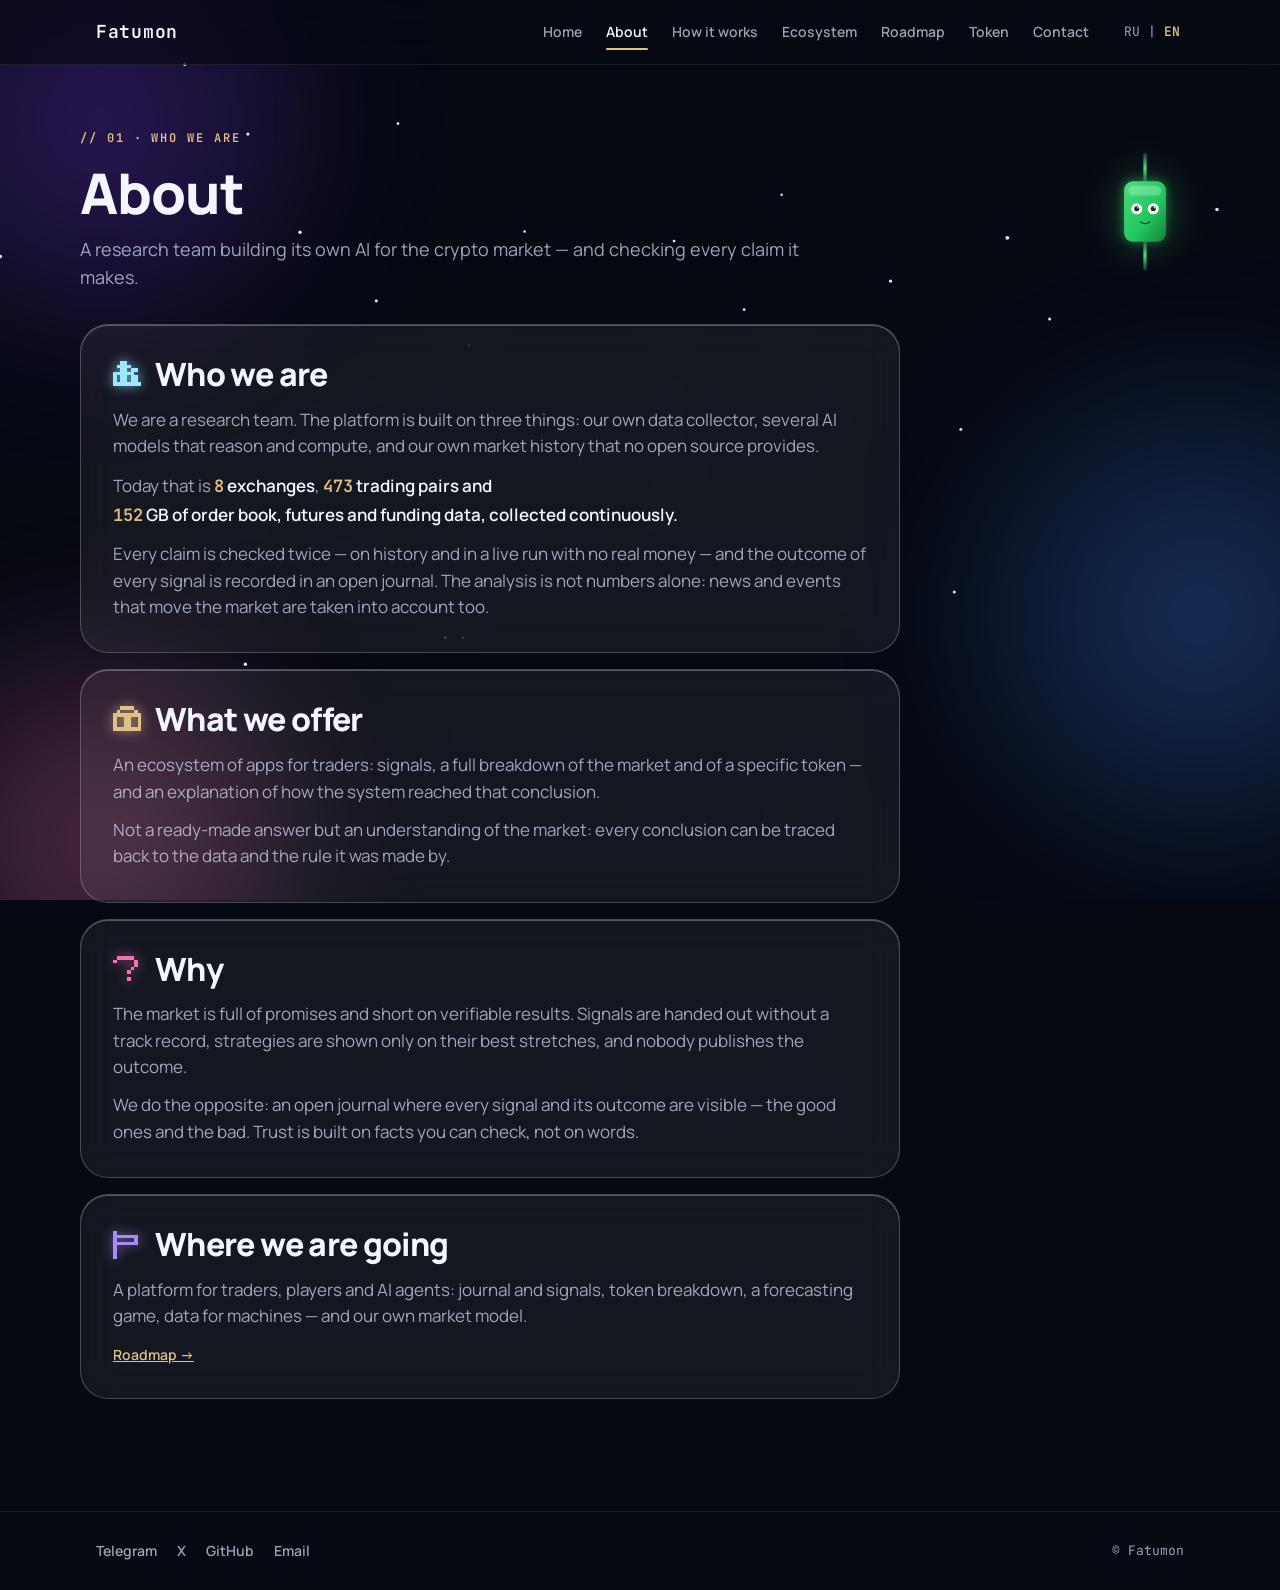
==== about/index.html @ 5e758370 "feat: initial static site (7 pages, RU/EN, live counters) Home, About, How it works, Ecosystem, Road" ====
<!doctype html>
<html lang="ru" class="i18n-loading">
<head>
<meta charset="utf-8">
<meta name="viewport" content="width=device-width,initial-scale=1">
<title data-i18n="about.title">О нас — Fatumon</title>
<meta name="description" content="Кто мы, на чём построена платформа, что мы предлагаем и куда идём." data-i18n-attr="content:about.meta">
<meta property="og:title" content="О нас — Fatumon" data-i18n-attr="content:about.title">
<meta property="og:description" content="Кто мы, на чём построена платформа, что мы предлагаем и куда идём." data-i18n-attr="content:about.meta">
<meta property="og:type" content="website">
<meta name="theme-color" content="#060912">
<link rel="icon" href="../assets/favicon.svg" type="image/svg+xml">
<link rel="preconnect" href="https://fonts.googleapis.com">
<link rel="preconnect" href="https://fonts.gstatic.com" crossorigin>
<link href="https://fonts.googleapis.com/css2?family=Manrope:wght@400;600;800&family=JetBrains+Mono:wght@400;600&family=Press+Start+2P&family=VT323&display=swap" rel="stylesheet">
<link rel="stylesheet" href="../assets/style.css">
<script src="../assets/app.js" defer></script>
<noscript><style>html.i18n-loading body{visibility:visible}</style></noscript>
</head>
<body data-page="about">

<div class="bg" aria-hidden="true">
  <div class="blob blob-violet"></div>
  <div class="blob blob-blue"></div>
  <div class="blob blob-pink"></div>
  <canvas id="stars"></canvas>
</div>

<header class="site-head">
  <div class="wrap head-inner">
    <a class="logo" href="../">Fatumon</a>
    <nav class="nav" id="nav" aria-label="Основная навигация" data-i18n-attr="aria-label:common.nav.label">
      <a href="../" data-nav="home" data-i18n="common.nav.home">Главная</a>
      <a href="../about/" data-nav="about" data-i18n="common.nav.about">О нас</a>
      <a href="../how/" data-nav="how" data-i18n="common.nav.how">Как это работает</a>
      <a href="../ecosystem/" data-nav="ecosystem" data-i18n="common.nav.ecosystem">Экосистема</a>
      <a href="../roadmap/" data-nav="roadmap" data-i18n="common.nav.roadmap">Дорожная карта</a>
      <a href="../token/" data-nav="token" data-i18n="common.nav.token">Токен</a>
      <a href="../contact/" data-nav="contact" data-i18n="common.nav.contact">Контакты</a>
    </nav>
    <div class="head-tools">
      <div class="lang" role="group" aria-label="Язык" data-i18n-attr="aria-label:common.lang.label">
        <button type="button" data-lang="ru" aria-pressed="true">RU</button>
        <span aria-hidden="true">|</span>
        <button type="button" data-lang="en" aria-pressed="false">EN</button>
      </div>
      <button type="button" class="burger" aria-expanded="false" aria-controls="nav" aria-label="Меню" data-i18n-attr="aria-label:common.burger">
        <svg class="ic-open" viewBox="0 0 20 20" fill="none" stroke="currentColor" stroke-width="2" stroke-linecap="round"><path d="M3 5h14M3 10h14M3 15h14"/></svg>
        <svg class="ic-close" viewBox="0 0 20 20" fill="none" stroke="currentColor" stroke-width="2" stroke-linecap="round"><path d="M5 5l10 10M15 5L5 15"/></svg>
      </button>
    </div>
  </div>
</header>

<main>
  <section class="wrap page-head page-head-mascot">
    <div>
      <span class="tag" data-i18n="about.tag">// 01 · КТО МЫ</span>
      <h1 data-i18n="about.h1">О нас</h1>
    <p class="lead" data-i18n="about.lead">Исследовательская команда, которая строит собственный ИИ для рынка криптовалют — и проверяет каждое утверждение.</p>
    </div>
    <div class="mascot mascot-sm">
      <svg id="mascot" viewBox="0 0 200 240" role="img" aria-label="Маскот Fatumon — зелёная свеча с глазами" data-i18n-attr="aria-label:home.mascot.alt">
        <defs>
          <linearGradient id="mg" x1="0" y1="0" x2="1" y2="1">
            <stop offset="0" stop-color="#4ADE80"/>
            <stop offset=".6" stop-color="#22C55E"/>
            <stop offset="1" stop-color="#15803D"/>
          </linearGradient>
          <linearGradient id="mw" x1="0" y1="0" x2="0" y2="1">
            <stop offset="0" stop-color="#4ADE80" stop-opacity=".2"/>
            <stop offset=".5" stop-color="#4ADE80"/>
            <stop offset="1" stop-color="#4ADE80" stop-opacity=".2"/>
          </linearGradient>
          <filter id="mglow" x="-50%" y="-50%" width="200%" height="200%">
            <feGaussianBlur stdDeviation="10"/>
          </filter>
        </defs>
        <rect x="62" y="66" width="76" height="110" rx="16" fill="url(#mg)" opacity=".55" filter="url(#mglow)"/>
        <rect x="97" y="14" width="6" height="56" rx="3" fill="url(#mw)"/>
        <rect x="97" y="172" width="6" height="56" rx="3" fill="url(#mw)"/>
        <rect x="62" y="66" width="76" height="110" rx="16" fill="url(#mg)"/>
        <rect x="70" y="74" width="60" height="18" rx="9" fill="#BBF7D0" opacity=".35"/>
        <g class="eye">
          <circle cx="85" cy="116" r="10" fill="#fff"/>
          <g class="pupil">
            <circle cx="85" cy="116" r="4.6" fill="#052e16"/>
            <circle cx="86.8" cy="114" r="1.4" fill="#fff"/>
          </g>
        </g>
        <g class="eye">
          <circle cx="115" cy="116" r="10" fill="#fff"/>
          <g class="pupil">
            <circle cx="115" cy="116" r="4.6" fill="#052e16"/>
            <circle cx="116.8" cy="114" r="1.4" fill="#fff"/>
          </g>
        </g>
        <path d="M92 140 q8 6 16 0" fill="none" stroke="#052e16" stroke-width="2.2" stroke-linecap="round" opacity=".8"/>
      </svg>
    </div>
  </section>
  <section class="wrap section" style="padding-top:8px">
    <div class="stack narrow">
      <div class="card card-lg block">
        <div class="block-head"><svg class="px-icon" style="--px:#9BE8FF" viewBox="0 0 8 8" aria-hidden="true" shape-rendering="crispEdges"><path d="M2 0h1v1h-1zM3 0h1v1h-1zM1 1h1v1h-1zM2 1h1v1h-1zM3 1h1v1h-1zM4 1h1v1h-1zM2 2h1v1h-1zM3 2h1v1h-1zM5 2h1v1h-1zM6 2h1v1h-1zM0 3h1v1h-1zM1 3h1v1h-1zM2 3h1v1h-1zM3 3h1v1h-1zM4 3h1v1h-1zM5 3h1v1h-1zM0 4h1v1h-1zM2 4h1v1h-1zM3 4h1v1h-1zM5 4h1v1h-1zM6 4h1v1h-1zM0 5h1v1h-1zM2 5h1v1h-1zM3 5h1v1h-1zM5 5h1v1h-1zM6 5h1v1h-1zM0 6h1v1h-1zM1 6h1v1h-1zM2 6h1v1h-1zM3 6h1v1h-1zM4 6h1v1h-1zM5 6h1v1h-1zM6 6h1v1h-1zM7 6h1v1h-1z" fill="currentColor"/></svg><h2 data-i18n="about.who.title">Кто мы</h2></div>
        <p data-i18n="about.who.p1">Мы исследовательская команда. Платформа построена на трёх вещах: собственный сборщик данных, несколько ИИ-моделей, которые рассуждают и считают, и собственная база истории рынка, которой нет в открытом доступе.</p>
        <p class="facts">
          <span data-i18n="about.who.p2.a">Сейчас это</span>
          <strong class="fact"><span data-stat="exchanges" data-fallback="8">8</span> <span data-i18n="about.who.p2.ex">бирж</span></strong>,
          <strong class="fact"><span data-stat="coins" data-fallback="476">476</span> <span data-i18n="about.who.p2.pairs">торговых пар и</span></strong>
          <strong class="fact"><span data-stat="data_gb" data-fallback="152">152</span> <span data-i18n="about.who.p2.gb">GB стакана, фьючерсов и фандинга, собранных непрерывно.</span></strong>
        </p>
        <p data-i18n="about.who.p3">Каждое утверждение проверяется дважды — на истории и в живом прогоне без денег, — а итог каждого сигнала записывается в открытый журнал. В анализ входят не только цифры: новости и события, которые двигают рынок, тоже учитываются.</p>
      </div>
      <div class="card card-lg block">
        <div class="block-head"><svg class="px-icon" style="--px:#e0bf88" viewBox="0 0 8 8" aria-hidden="true" shape-rendering="crispEdges"><path d="M2 0h1v1h-1zM3 0h1v1h-1zM4 0h1v1h-1zM5 0h1v1h-1zM1 1h1v1h-1zM6 1h1v1h-1zM0 2h1v1h-1zM1 2h1v1h-1zM2 2h1v1h-1zM3 2h1v1h-1zM4 2h1v1h-1zM5 2h1v1h-1zM6 2h1v1h-1zM7 2h1v1h-1zM0 3h1v1h-1zM3 3h1v1h-1zM4 3h1v1h-1zM7 3h1v1h-1zM0 4h1v1h-1zM3 4h1v1h-1zM4 4h1v1h-1zM7 4h1v1h-1zM0 5h1v1h-1zM3 5h1v1h-1zM4 5h1v1h-1zM7 5h1v1h-1zM0 6h1v1h-1zM1 6h1v1h-1zM2 6h1v1h-1zM3 6h1v1h-1zM4 6h1v1h-1zM5 6h1v1h-1zM6 6h1v1h-1zM7 6h1v1h-1z" fill="currentColor"/></svg><h2 data-i18n="about.offer.title">Что мы предлагаем</h2></div>
        <p data-i18n="about.offer.p1">Экосистему приложений для трейдера: сигналы, полный разбор рынка и конкретного токена — и объяснение, как система пришла к этому выводу.</p>
        <p data-i18n="about.offer.p2">Не готовый ответ, а понимание рынка: каждый вывод можно проследить до данных и правила, по которому он сделан.</p>
      </div>
      <div class="card card-lg block">
        <div class="block-head"><svg class="px-icon" style="--px:#F472B6" viewBox="0 0 8 8" aria-hidden="true" shape-rendering="crispEdges"><path d="M1 0h1v1h-1zM2 0h1v1h-1zM3 0h1v1h-1zM4 0h1v1h-1zM5 0h1v1h-1zM0 1h1v1h-1zM6 1h1v1h-1zM6 2h1v1h-1zM5 3h1v1h-1zM4 4h1v1h-1zM4 6h1v1h-1z" fill="currentColor"/></svg><h2 data-i18n="about.why.title">Зачем</h2></div>
        <p data-i18n="about.why.p1">На рынке много обещаний и мало проверяемых результатов. Сигналы раздают без истории, стратегии показывают только на удачных отрезках, а итог никто не публикует.</p>
        <p data-i18n="about.why.p2">Мы делаем наоборот: открытый журнал, где виден каждый сигнал и его итог — удачный и нет. Доверие строится на фактах, которые можно проверить, а не на словах.</p>
      </div>
      <div class="card card-lg block">
        <div class="block-head"><svg class="px-icon" style="--px:#A78BFA" viewBox="0 0 8 8" aria-hidden="true" shape-rendering="crispEdges"><path d="M0 0h1v1h-1zM0 1h1v1h-1zM1 1h1v1h-1zM2 1h1v1h-1zM3 1h1v1h-1zM4 1h1v1h-1zM5 1h1v1h-1zM6 1h1v1h-1zM0 2h1v1h-1zM6 2h1v1h-1zM0 3h1v1h-1zM1 3h1v1h-1zM2 3h1v1h-1zM3 3h1v1h-1zM4 3h1v1h-1zM5 3h1v1h-1zM6 3h1v1h-1zM0 4h1v1h-1zM0 5h1v1h-1zM0 6h1v1h-1zM0 7h1v1h-1z" fill="currentColor"/></svg><h2 data-i18n="about.where.title">Куда идём</h2></div>
        <p data-i18n="about.where.text">Платформа для трейдеров, игроков и ИИ-агентов: журнал и сигналы, разбор токена, игра на прогнозах, данные для машин — и собственная модель рынка.</p>
        <a class="card-more" href="../roadmap/" data-i18n="about.where.link">Дорожная карта →</a>
      </div>
    </div>
  </section>
</main>

<footer class="site-foot">
  <div class="wrap foot-inner">
    <div class="foot-links">
      <a href="https://t.me/fatumon" target="_blank" rel="noopener" data-i18n="common.footer.telegram">Telegram</a>
      <a href="https://x.com/fatumon_token" target="_blank" rel="noopener" data-i18n="common.footer.x">X</a>
      <a href="https://github.com/fatumon-token" target="_blank" rel="noopener" data-i18n="common.footer.github">GitHub</a>
      <a href="mailto:fatumon.token@gmail.com" data-i18n="common.footer.mail">Почта</a>
    </div>
    <div class="copy" data-i18n="common.footer.copy">© Fatumon</div>
  </div>
</footer>

</body>
</html>
---- assets/style.css ----
/* Fatumon — витрина. Тёмный космос + золото. */
:root {
  --bg: #060912;
  --bg-deep: #04050C;
  --text: #F4F6FF;
  --muted: rgba(214, 222, 244, .72);
  --gold: #e0bf88;
  --gold-2: #cd8b31;
  --gold-3: #d4ad80;
  --gold-line: #d4ad8040;
  --glass: rgba(255, 255, 255, .06);
  --line: rgba(255, 255, 255, .22);
  --inset: rgba(255, 255, 255, .28);
  --ok: #4ADE80;
  --font: 'Manrope', system-ui, -apple-system, 'Segoe UI', sans-serif;
  --mono: 'JetBrains Mono', ui-monospace, 'Cascadia Mono', Consolas, monospace;
  --head-h: 64px;
}

*, *::before, *::after { box-sizing: border-box; }

html {
  background: var(--bg);
  scroll-behavior: smooth;
  -webkit-text-size-adjust: 100%;
  overflow-x: clip;
}
html.i18n-loading body { visibility: hidden; }

body {
  margin: 0;
  background: var(--bg);
  color: var(--text);
  font-family: var(--font);
  font-weight: 400;
  line-height: 1.55;
  min-height: 100vh;
  overflow-x: clip;
}

a { color: var(--gold); }
a:hover { color: var(--text); }
h1, h2, h3 { margin: 0; font-weight: 800; letter-spacing: -.02em; line-height: 1.12; }
h1 { font-size: clamp(32px, 5vw, 56px); }
h2 { font-size: clamp(26px, 3.4vw, 36px); }
h3 { font-size: 20px; letter-spacing: -.01em; }
p { margin: 0; }
p + p { margin-top: 12px; }
.muted { color: var(--muted); }

.wrap { max-width: 1120px; margin: 0 auto; padding: 0 16px; }

/* ---------- фон: блобы + звёзды ---------- */
.bg {
  position: fixed; inset: 0; z-index: 0;
  overflow: hidden; pointer-events: none;
  background: var(--bg);
}
.blob {
  position: absolute; border-radius: 50%;
  filter: blur(60px); opacity: .35;
  will-change: transform;
}
.blob-violet {
  width: 560px; height: 560px; left: -180px; top: -160px;
  background: radial-gradient(circle, #7C3AED 0%, transparent 70%);
  animation: drift-a 17s ease-in-out infinite alternate;
}
.blob-blue {
  width: 600px; height: 600px; right: -220px; top: 35%;
  background: radial-gradient(circle, #3B82F6 0%, transparent 70%);
  animation: drift-b 19s ease-in-out infinite alternate;
}
.blob-pink {
  width: 520px; height: 520px; left: -160px; bottom: -200px;
  background: radial-gradient(circle, #F472B6 0%, transparent 70%);
  animation: drift-c 16s ease-in-out infinite alternate;
}
@keyframes drift-a { from { transform: translate(0, 0) scale(1); } to { transform: translate(90px, 70px) scale(1.12); } }
@keyframes drift-b { from { transform: translate(0, 0) scale(1.05); } to { transform: translate(-80px, -90px) scale(.95); } }
@keyframes drift-c { from { transform: translate(0, 0) scale(1); } to { transform: translate(100px, -60px) scale(1.1); } }
#stars { position: absolute; inset: 0; width: 100%; height: 100%; display: block; }

.site-head, main, .site-foot { position: relative; z-index: 1; }

/* ---------- шапка ---------- */
.site-head {
  position: sticky; top: 0; z-index: 50;
  background: rgba(6, 9, 18, .62);
  backdrop-filter: blur(18px); -webkit-backdrop-filter: blur(18px);
  border-bottom: 1px solid rgba(255, 255, 255, .08);
}
.head-inner { display: flex; align-items: center; gap: 20px; height: var(--head-h); }
.logo {
  font-family: var(--mono); font-weight: 600; font-size: 18px; letter-spacing: .04em;
  color: var(--text); text-decoration: none; white-space: nowrap;
}
.logo:hover { color: var(--gold); }
.nav { display: flex; gap: 2px; margin-left: auto; }
.nav a {
  position: relative; display: block; padding: 8px 11px;
  color: var(--muted); text-decoration: none; font-size: 14px; font-weight: 600;
  border-radius: 999px; white-space: nowrap; transition: color .2s;
}
.nav a:hover { color: var(--text); }
.nav a[aria-current="page"] { color: var(--text); }
.nav a[aria-current="page"]::after {
  content: ""; position: absolute; left: 11px; right: 11px; bottom: 1px;
  height: 2px; border-radius: 2px; background: var(--gold);
}
.head-tools { display: flex; align-items: center; gap: 12px; }
.lang { display: flex; align-items: center; gap: 4px; font-family: var(--mono); font-size: 13px; color: var(--muted); }
.lang button {
  background: none; border: 0; color: var(--muted); font: inherit; cursor: pointer;
  padding: 6px 4px; border-radius: 6px; transition: color .2s;
}
.lang button:hover { color: var(--text); }
.lang button[aria-pressed="true"] { color: var(--gold); font-weight: 600; }
.burger {
  display: none; align-items: center; justify-content: center;
  width: 40px; height: 40px; border-radius: 12px; cursor: pointer;
  background: var(--glass); border: 1px solid var(--line); color: var(--text);
  box-shadow: inset 0 1px 0 var(--inset);
}
.burger svg { width: 20px; height: 20px; }
.burger .ic-close { display: none; }
.burger[aria-expanded="true"] .ic-open { display: none; }
.burger[aria-expanded="true"] .ic-close { display: block; }

@media (max-width: 820px) {
  .nav {
    display: none; position: fixed; top: calc(var(--head-h) + 8px); left: 12px; right: 12px;
    flex-direction: column; gap: 2px; padding: 10px; margin: 0;
    background: rgba(10, 14, 28, .78); border: 1px solid var(--line); border-radius: 24px;
    box-shadow: inset 0 1px 0 var(--inset), 0 20px 60px rgba(0, 0, 0, .5);
    backdrop-filter: blur(18px); -webkit-backdrop-filter: blur(18px);
  }
  .nav.open { display: flex; }
  .nav a { padding: 12px 14px; font-size: 16px; }
  .nav a[aria-current="page"]::after { left: 14px; right: auto; width: 24px; bottom: 6px; }
  .burger { display: inline-flex; }
  .head-tools { margin-left: auto; }
}

/* ---------- общие элементы ---------- */
.tag {
  font-family: var(--mono); font-size: 12px; font-weight: 600;
  text-transform: uppercase; letter-spacing: .16em; color: var(--gold);
}
.section { padding: 56px 0; }
.section-head { margin-bottom: 28px; }
.section-head .tag { display: block; margin-bottom: 10px; }
.page-head { padding: 64px 0 24px; }
.page-head .tag { display: block; margin-bottom: 14px; }
.lead { color: var(--muted); font-size: 18px; max-width: 720px; margin-top: 12px; }

.btn {
  display: inline-flex; align-items: center; justify-content: center; gap: 8px;
  padding: 13px 24px; border-radius: 999px; font-weight: 600; font-size: 15px;
  text-decoration: none; border: 1px solid transparent; cursor: pointer;
  transition: transform .2s, box-shadow .2s, background .2s, color .2s;
}
.btn:hover { transform: translateY(-1px); }
.btn-primary {
  background: linear-gradient(135deg, var(--gold) 0%, var(--gold-2) 100%);
  color: #1a1206; box-shadow: 0 8px 30px rgba(224, 191, 136, .22);
}
.btn-primary:hover { color: #000; box-shadow: 0 12px 36px rgba(224, 191, 136, .32); }
.btn-ghost {
  background: var(--glass); border-color: var(--gold-line); color: var(--gold);
  box-shadow: inset 0 1px 0 var(--inset);
  backdrop-filter: blur(18px); -webkit-backdrop-filter: blur(18px);
}
.btn-ghost:hover { border-color: var(--gold); color: var(--text); }

.card {
  background: var(--glass); border: 1px solid var(--line);
  box-shadow: inset 0 1px 0 var(--inset);
  backdrop-filter: blur(18px); -webkit-backdrop-filter: blur(18px);
  border-radius: 24px; padding: 24px;
}
.card-lg { border-radius: 28px; padding: 32px; }
.card-sm { border-radius: 16px; padding: 18px; }
a.card { display: block; color: inherit; text-decoration: none; transition: transform .2s, border-color .2s; }
a.card:hover { transform: translateY(-2px); border-color: var(--gold); color: inherit; }
.card .tag { display: block; margin-bottom: 10px; }
.card h3 { margin-bottom: 8px; }
.card p { color: var(--muted); }
.card-more { display: inline-block; margin-top: 14px; color: var(--gold); font-weight: 600; font-size: 14px; }

.grid-3 { display: grid; grid-template-columns: repeat(3, 1fr); gap: 16px; }
.grid-2 { display: grid; grid-template-columns: repeat(2, 1fr); gap: 16px; }
.stack { display: grid; gap: 16px; }
.narrow { max-width: 820px; }

.pills { display: flex; flex-wrap: wrap; gap: 10px; justify-content: center; }
.pill {
  padding: 9px 20px; border-radius: 999px;
  background: var(--glass); border: 1px solid var(--line); box-shadow: inset 0 1px 0 var(--inset);
  font-family: var(--mono); font-size: 13px; font-weight: 600; color: var(--text);
}

.status {
  display: inline-flex; align-items: center; gap: 8px;
  font-family: var(--mono); font-size: 11px; font-weight: 600;
  text-transform: uppercase; letter-spacing: .12em; color: var(--muted);
  margin-bottom: 14px;
}
.status::before {
  content: ""; width: 8px; height: 8px; border-radius: 50%;
  background: var(--gold-3); opacity: .7;
}
.status.ok { color: var(--ok); }
.status.ok::before { background: var(--ok); opacity: 1; box-shadow: 0 0 10px var(--ok); }

.note {
  font-size: 14px; color: var(--muted);
  border-left: 2px solid var(--gold-line); padding-left: 14px;
}
.list { list-style: none; padding: 0; margin: 0; display: grid; gap: 8px; }
.list li { position: relative; padding-left: 18px; color: var(--muted); }
.list li::before { content: ""; position: absolute; left: 0; top: .62em; width: 7px; height: 7px; border-radius: 50%; background: var(--gold); }
.list li strong { color: var(--text); font-weight: 600; }

/* ---------- главная: герой ---------- */
.hero {
  display: grid; grid-template-columns: minmax(0, 1.15fr) minmax(0, .85fr);
  gap: 32px; align-items: center; padding: 64px 0 40px;
}
.hero .tag { display: block; margin-bottom: 18px; }
.hero h1 { max-width: 640px; }
.hero-lines { list-style: none; padding: 0; margin: 22px 0 26px; display: grid; gap: 8px; }
.hero-lines li { position: relative; padding-left: 22px; font-size: 17px; font-weight: 600; }
.hero-lines li::before {
  content: ""; position: absolute; left: 0; top: .55em; width: 9px; height: 9px;
  border-radius: 50%; background: linear-gradient(135deg, var(--gold), var(--gold-2));
  box-shadow: 0 0 10px rgba(224, 191, 136, .5);
}
.hero-actions { display: flex; flex-wrap: wrap; gap: 12px; }
.hero-note { font-size: 13px; color: var(--muted); margin-top: 22px; max-width: 540px; }
.hero-note a { color: var(--gold); }
.mascot { display: flex; justify-content: center; align-items: center; }
.mascot svg {
  width: min(280px, 64vw); height: auto;
  filter: drop-shadow(0 0 36px rgba(74, 222, 128, .32));
}
.mascot .eye { transform-box: fill-box; transform-origin: center; transition: transform .09s ease-in; }
.mascot.blink .eye { transform: scaleY(.08); }

/* ---------- главная: пиксельные экранчики ---------- */
.stats { display: grid; grid-template-columns: repeat(5, 1fr); gap: 14px; }
.px-cell {
  --px: var(--gold);
  padding: 10px;
  border-radius: 18px;
  background: linear-gradient(180deg, rgba(255, 255, 255, .10), rgba(255, 255, 255, .04));
  border: 1px solid var(--line);
  box-shadow: inset 0 1px 0 var(--inset), 0 10px 30px rgba(0, 0, 0, .35);
  backdrop-filter: blur(18px); -webkit-backdrop-filter: blur(18px);
}
.px-screen {
  position: relative; overflow: hidden;
  display: flex; flex-direction: column; align-items: center; justify-content: center; gap: 8px;
  min-height: 132px; padding: 14px 10px; text-align: center;
  border-radius: 10px;
  background:
    radial-gradient(rgba(255, 255, 255, .055) 1px, transparent 1.2px) 0 0 / 4px 4px,
    linear-gradient(180deg, #05070F, #03040A);
  border: 1px solid rgba(0, 0, 0, .6);
  box-shadow: inset 0 0 0 1px rgba(255, 255, 255, .04), inset 0 12px 30px rgba(0, 0, 0, .55);
}
.px-screen::after {
  content: ""; position: absolute; inset: 0; pointer-events: none;
  background: linear-gradient(180deg, rgba(255, 255, 255, .05), transparent 45%);
}
.px-label {
  font-family: 'Press Start 2P', var(--mono); font-size: 9px; line-height: 1.4;
  letter-spacing: .04em; color: var(--px);
  text-shadow: 0 0 6px var(--px), 0 0 14px color-mix(in srgb, var(--px) 55%, transparent);
}
.px-num {
  display: inline-flex; align-items: baseline; gap: 6px;
  font-family: 'VT323', var(--mono); font-size: clamp(44px, 5vw, 64px); line-height: .9;
  color: var(--px); font-variant-numeric: tabular-nums;
  text-shadow: 0 0 8px var(--px), 0 0 22px color-mix(in srgb, var(--px) 60%, transparent);
}
.px-num > span:first-child { display: inline-block; min-width: 1.1ch; }
.px-unit { font-size: .45em; letter-spacing: .06em; opacity: .9; }
.px-note {
  font-family: 'VT323', var(--mono); font-size: 15px; line-height: 1.1;
  color: rgba(214, 222, 244, .62); letter-spacing: .02em;
}
.stats-updated { font-family: 'VT323', var(--mono); font-size: 16px; color: var(--muted); text-align: center; margin-top: 14px; min-height: 1.2em; letter-spacing: .04em; }

/* ---------- главная: шаги ---------- */
.steps { display: grid; grid-template-columns: repeat(3, 1fr); gap: 16px; }
.step { position: relative; }
.step .num { font-family: var(--mono); font-size: 12px; color: var(--gold); letter-spacing: .16em; margin-bottom: 12px; display: block; }
.step::after {
  content: "→"; position: absolute; right: -16px; top: 50%; transform: translate(50%, -50%);
  color: var(--gold); font-size: 18px; opacity: .7;
}
.step:last-child::after { display: none; }

/* ---------- дорожная карта ---------- */
.timeline { position: relative; padding-left: 36px; display: grid; gap: 22px; max-width: 820px; }
.timeline::before {
  content: ""; position: absolute; left: 10px; top: 14px; bottom: 14px; width: 2px;
  background: linear-gradient(to bottom, var(--gold), var(--gold-line));
}
.tl-item { position: relative; }
.tl-item::before {
  content: ""; position: absolute; left: -36px; top: 22px; width: 22px; height: 22px;
  border-radius: 50%; background: var(--bg); border: 2px solid var(--gold);
  box-shadow: 0 0 14px rgba(224, 191, 136, .45);
}
.tl-item.done::before { background: linear-gradient(135deg, var(--gold), var(--gold-2)); }
.tl-item.now::before { animation: pulse 2.2s ease-in-out infinite; }
@keyframes pulse { 0%, 100% { box-shadow: 0 0 0 0 rgba(224, 191, 136, .55); } 50% { box-shadow: 0 0 0 10px rgba(224, 191, 136, 0); } }
.tl-item .card h3 { display: flex; align-items: center; gap: 10px; flex-wrap: wrap; }
.tl-now {
  font-family: var(--mono); font-size: 11px; font-weight: 600; letter-spacing: .12em; text-transform: uppercase;
  color: var(--ok); border: 1px solid rgba(74, 222, 128, .4); border-radius: 999px; padding: 3px 10px;
}
.tl-item .list { margin-top: 12px; }
.roadmap-note { font-style: italic; color: var(--muted); margin-top: 28px; }

/* ---------- внутренние страницы: маскот, иконки, блоки ---------- */
.page-head-mascot { display: grid; grid-template-columns: 1fr auto; gap: 24px; align-items: center; }
.mascot-sm svg { width: 110px; filter: drop-shadow(0 0 22px rgba(74, 222, 128, .3)); }
.px-icon {
  width: 28px; height: 28px; flex: 0 0 auto; color: var(--px, var(--gold));
  filter: drop-shadow(0 0 6px color-mix(in srgb, var(--px, var(--gold)) 70%, transparent));
}
.block-head { display: flex; align-items: center; gap: 14px; margin-bottom: 14px; }
.block h2 { font-size: clamp(24px, 3vw, 32px); }
.block p { color: var(--muted); font-size: 17px; }
.block p + p { margin-top: 12px; }
.block .list { margin-bottom: 14px; }
.block .list li { font-size: 17px; }
.block .note { margin-top: 4px; }
.block .why { color: var(--text); font-weight: 600; border-left: 2px solid var(--gold); padding-left: 14px; }
.facts { line-height: 1.7; }
.facts .fact { color: var(--text); font-weight: 600; white-space: nowrap; }
.facts .fact [data-stat] { font-family: var(--mono); color: var(--gold); font-variant-numeric: tabular-nums; }

/* цепочка проверки */
.chain {
  position: relative; list-style: none; margin: 18px 0 0; padding: 0;
  display: grid; grid-template-columns: repeat(3, 1fr); gap: 22px 18px;
}
.chain-step { text-align: left; }
.chain-icon {
  width: 44px; height: 44px; display: flex; align-items: center; justify-content: center;
  border-radius: 10px; margin-bottom: 12px;
  background:
    radial-gradient(rgba(255, 255, 255, .055) 1px, transparent 1.2px) 0 0 / 4px 4px,
    linear-gradient(180deg, #05070F, #03040A);
  border: 1px solid rgba(255, 255, 255, .14);
  box-shadow: inset 0 0 0 1px rgba(255, 255, 255, .04), inset 0 8px 20px rgba(0, 0, 0, .55);
}
.chain-icon .px-icon { width: 22px; height: 22px; }
.chain-step h3 { font-size: 18px; margin-bottom: 6px; display: flex; align-items: center; gap: 8px; }
.chain-step h3::before { content: counter(chain, decimal-leading-zero); counter-increment: chain; font-family: var(--mono); font-size: 12px; color: var(--gold); letter-spacing: .12em; }
.chain { counter-reset: chain; }
.chain-step p { font-size: 15px; }
.chain-step { position: relative; }
.chain-step:not(:nth-child(3n))::before {
  content: ""; position: absolute; left: 54px; right: -12px; top: 21px; height: 0;
  border-top: 2px dashed var(--gold-line);
}
.chain-step:not(:nth-child(3n))::after {
  content: ""; position: absolute; right: -14px; top: 17px; width: 0; height: 0;
  border: 5px solid transparent; border-left: 7px solid var(--gold-3); opacity: .8;
}
.chain::before { content: none; }

/* экосистема, карта, токен */
.eco-head { display: flex; align-items: center; justify-content: space-between; gap: 12px; margin-bottom: 10px; }
.eco-head .status { margin-bottom: 0; }
.tl-item .card h3 .px-icon { width: 22px; height: 22px; }
.pill-networks { display: inline-flex; align-items: center; gap: 10px; margin-top: 22px; }
.pill-networks .px-icon { width: 16px; height: 16px; }

/* ---------- токен ---------- */
.token-hero { min-height: 50vh; display: flex; align-items: center; }
.token-line { font-size: clamp(22px, 3vw, 32px); font-weight: 600; max-width: 720px; line-height: 1.35; }

/* ---------- контакты ---------- */
.contact-card .label { font-family: var(--mono); font-size: 12px; letter-spacing: .16em; text-transform: uppercase; color: var(--gold); margin-bottom: 10px; display: block; }
.contact-card .value { font-size: 18px; font-weight: 600; color: var(--text); word-break: break-word; }

/* ---------- футер ---------- */
.site-foot { border-top: 1px solid rgba(255, 255, 255, .08); padding: 28px 0; margin-top: 56px; }
.foot-inner { display: flex; justify-content: space-between; align-items: center; flex-wrap: wrap; gap: 14px; }
.foot-links { display: flex; flex-wrap: wrap; gap: 6px 20px; }
.foot-links a { color: var(--muted); text-decoration: none; font-size: 14px; font-weight: 600; }
.foot-links a:hover { color: var(--gold); }
.copy { font-family: var(--mono); font-size: 13px; color: var(--muted); }

/* ---------- адаптив ---------- */
@media (max-width: 900px) {
  .stats { grid-template-columns: repeat(3, 1fr); }
  .hero { grid-template-columns: 1fr; text-align: left; }
  .page-head-mascot { grid-template-columns: 1fr; }
  .page-head-mascot .mascot-sm { order: -1; justify-content: flex-start; }
  .mascot-sm svg { width: 72px; }
  .chain { grid-template-columns: 1fr; padding-left: 30px; gap: 20px; }
  .chain::before { content: ""; position: absolute; top: 24px; bottom: 24px; left: 21px; width: 2px; background: linear-gradient(to bottom, var(--gold), var(--gold-line)); }
  .chain-step::before, .chain-step::after { content: none !important; }
  .chain-icon { position: absolute; left: -30px; top: 0; }
  .chain-step { position: relative; padding-left: 36px; min-height: 44px; }
  .mascot { order: -1; }
  .mascot svg { width: min(200px, 50vw); }
}
@media (max-width: 640px) {
  .section { padding: 40px 0; }
  .page-head { padding: 40px 0 16px; }
  .hero { padding: 36px 0 24px; gap: 20px; }
  .hero-lines li { font-size: 16px; }
  .grid-3, .grid-2, .steps { grid-template-columns: 1fr; }
  .stats { grid-template-columns: repeat(2, 1fr); gap: 10px; }
  .stats .px-cell:last-child { grid-column: 1 / -1; }
  .px-cell { padding: 7px; border-radius: 14px; }
  .px-screen { min-height: 118px; padding: 12px 6px; gap: 7px; }
  .px-label { font-size: 8px; }
  .px-num { font-size: 42px; }
  .px-note { font-size: 14px; }
  .step::after { content: "↓"; right: auto; left: 50%; top: auto; bottom: -16px; transform: translate(-50%, 50%); }
  .card-lg { padding: 24px; }
  .btn { width: 100%; }
  .hero-actions { flex-direction: column; }
  .timeline { padding-left: 30px; }
  .tl-item::before { left: -30px; width: 18px; height: 18px; }
  .timeline::before { left: 8px; }
}

@media (prefers-reduced-motion: reduce) {
  html { scroll-behavior: auto; }
  .blob, .tl-item.now::before { animation: none !important; }
  .btn, a.card, .mascot .eye { transition: none !important; }
}
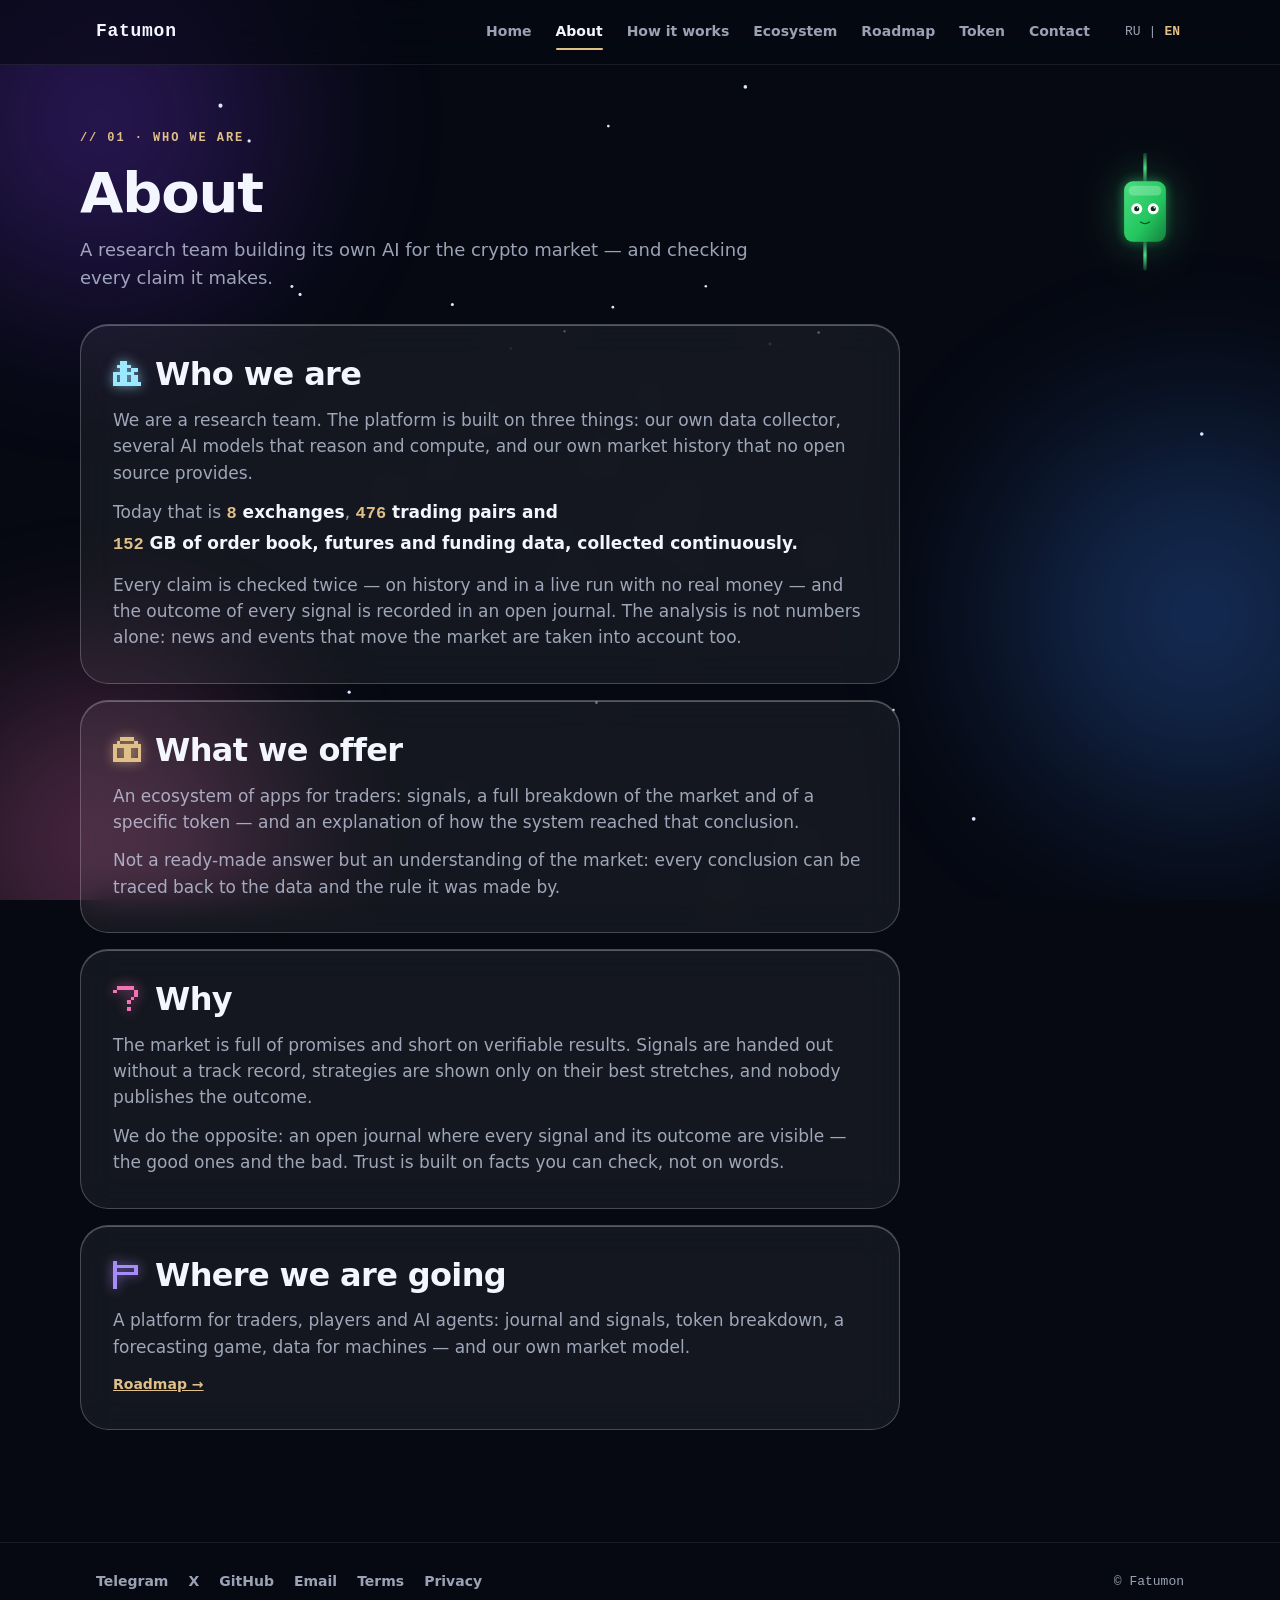
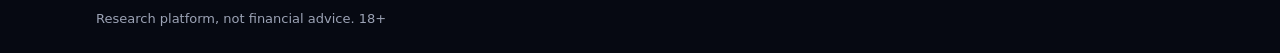
==== commit df0d1351: "feat: footer disclaimer, Terms and Privacy pages, @font-face - footer: research-platform / 18+ discl" ====
--- a/about/index.html
+++ b/about/index.html
@@ -10,9 +10,6 @@
 <meta property="og:type" content="website">
 <meta name="theme-color" content="#060912">
 <link rel="icon" href="../assets/favicon.svg" type="image/svg+xml">
-<link rel="preconnect" href="https://fonts.googleapis.com">
-<link rel="preconnect" href="https://fonts.gstatic.com" crossorigin>
-<link href="https://fonts.googleapis.com/css2?family=Manrope:wght@400;600;800&family=JetBrains+Mono:wght@400;600&family=Press+Start+2P&family=VT323&display=swap" rel="stylesheet">
 <link rel="stylesheet" href="../assets/style.css">
 <script src="../assets/app.js" defer></script>
 <noscript><style>html.i18n-loading body{visibility:visible}</style></noscript>
@@ -138,9 +135,12 @@
       <a href="https://x.com/fatumon_token" target="_blank" rel="noopener" data-i18n="common.footer.x">X</a>
       <a href="https://github.com/fatumon-token" target="_blank" rel="noopener" data-i18n="common.footer.github">GitHub</a>
       <a href="mailto:fatumon.token@gmail.com" data-i18n="common.footer.mail">Почта</a>
+      <a href="../terms/" data-i18n="common.footer.terms">Условия</a>
+      <a href="../privacy/" data-i18n="common.footer.privacy">Конфиденциальность</a>
     </div>
     <div class="copy" data-i18n="common.footer.copy">© Fatumon</div>
   </div>
+  <div class="wrap"><p class="foot-disclaimer" data-i18n="common.footer.disclaimer">Это исследовательская платформа, не финансовый совет. 18+</p></div>
 </footer>
 
 </body>
--- a/assets/style.css
+++ b/assets/style.css
@@ -1,4 +1,62 @@
 /* Fatumon — витрина. Тёмный космос + золото. */
+/* ---------- шрифты (самохостинг, SIL OFL — см. fonts/LICENSES.md) ---------- */
+@font-face {
+  font-family: 'Manrope';
+  font-style: normal;
+  font-weight: 400 800;
+  font-display: swap;
+  src: url('fonts/manrope-cyrillic.woff2') format('woff2');
+  unicode-range: U+0301, U+0400-045F, U+0490-0491, U+04B0-04B1, U+2116;
+}
+@font-face {
+  font-family: 'Manrope';
+  font-style: normal;
+  font-weight: 400 800;
+  font-display: swap;
+  src: url('fonts/manrope-latin.woff2') format('woff2');
+  unicode-range: U+0000-00FF, U+0131, U+0152-0153, U+02BB-02BC, U+02C6, U+02DA, U+02DC, U+0304, U+0308, U+0329, U+2000-206F, U+20AC, U+2122, U+2191, U+2193, U+2212, U+2215, U+FEFF, U+FFFD;
+}
+@font-face {
+  font-family: 'JetBrains Mono';
+  font-style: normal;
+  font-weight: 400 600;
+  font-display: swap;
+  src: url('fonts/jetbrains-mono-cyrillic.woff2') format('woff2');
+  unicode-range: U+0301, U+0400-045F, U+0490-0491, U+04B0-04B1, U+2116;
+}
+@font-face {
+  font-family: 'JetBrains Mono';
+  font-style: normal;
+  font-weight: 400 600;
+  font-display: swap;
+  src: url('fonts/jetbrains-mono-latin.woff2') format('woff2');
+  unicode-range: U+0000-00FF, U+0131, U+0152-0153, U+02BB-02BC, U+02C6, U+02DA, U+02DC, U+0304, U+0308, U+0329, U+2000-206F, U+20AC, U+2122, U+2191, U+2193, U+2212, U+2215, U+FEFF, U+FFFD;
+}
+@font-face {
+  font-family: 'Press Start 2P';
+  font-style: normal;
+  font-weight: 400;
+  font-display: swap;
+  src: url('fonts/press-start-2p-cyrillic.woff2') format('woff2');
+  unicode-range: U+0301, U+0400-045F, U+0490-0491, U+04B0-04B1, U+2116;
+}
+@font-face {
+  font-family: 'Press Start 2P';
+  font-style: normal;
+  font-weight: 400;
+  font-display: swap;
+  src: url('fonts/press-start-2p-latin.woff2') format('woff2');
+  unicode-range: U+0000-00FF, U+0131, U+0152-0153, U+02BB-02BC, U+02C6, U+02DA, U+02DC, U+0304, U+0308, U+0329, U+2000-206F, U+20AC, U+2122, U+2191, U+2193, U+2212, U+2215, U+FEFF, U+FFFD;
+}
+@font-face {
+  font-family: 'VT323';
+  font-style: normal;
+  font-weight: 400;
+  font-display: swap;
+  src: url('fonts/vt323-latin.woff2') format('woff2');
+  unicode-range: U+0000-00FF, U+0131, U+0152-0153, U+02BB-02BC, U+02C6, U+02DA, U+02DC, U+0304, U+0308, U+0329, U+2000-206F, U+20AC, U+2122, U+2191, U+2193, U+2212, U+2215, U+FEFF, U+FFFD;
+}
+
 :root {
   --bg: #060912;
   --bg-deep: #04050C;
@@ -397,6 +455,32 @@
 .foot-links a { color: var(--muted); text-decoration: none; font-size: 14px; font-weight: 600; }
 .foot-links a:hover { color: var(--gold); }
 .copy { font-family: var(--mono); font-size: 13px; color: var(--muted); }
+.foot-disclaimer { margin-top: 16px; font-size: 13px; color: var(--muted); }
+
+/* ---------- юридические страницы ---------- */
+.draft-badge {
+  display: inline-flex; align-items: center; gap: 10px; margin-bottom: 18px;
+  padding: 8px 14px; border-radius: 999px; border: 1px solid rgba(255, 179, 71, .5);
+  background: rgba(255, 179, 71, .08); color: #ffb347;
+  font-family: var(--mono); font-size: 12px; font-weight: 600; letter-spacing: .06em;
+}
+.draft-badge .px-icon { width: 16px; height: 16px; }
+.legal-note { margin-bottom: 4px; color: var(--text); border-left-color: var(--gold); }
+.legal-card h2 { font-size: 22px; margin-bottom: 12px; }
+.legal-card p, .legal-card li, .legal-card td, .legal-card th { font-size: 15px; color: var(--muted); line-height: 1.6; }
+.legal-card p + p, .legal-card p + ul, .legal-card ul + p, .legal-card .tbl-wrap + p, .legal-card p + .tbl-wrap { margin-top: 10px; }
+.legal-card strong { color: var(--text); font-weight: 600; }
+.legal-card strong.todo { color: #ffb347; font-weight: 600; }
+.legal-card code { font-family: var(--mono); font-size: 13px; }
+.legal-card ul { margin: 0; padding-left: 20px; display: grid; gap: 6px; }
+.legal-card a { color: var(--gold); }
+.stack > * { min-width: 0; }
+.legal-card { max-width: 100%; }
+.tbl-wrap { overflow-x: auto; max-width: 100%; -webkit-overflow-scrolling: touch; }
+.legal-card table { border-collapse: collapse; width: 100%; min-width: 520px; }
+.legal-card th, .legal-card td { text-align: left; vertical-align: top; padding: 8px 10px; border-bottom: 1px solid rgba(255, 255, 255, .1); }
+.legal-card th { color: var(--gold); font-family: var(--mono); font-size: 12px; letter-spacing: .08em; text-transform: uppercase; }
+[data-lang-block][hidden] { display: none; }
 
 /* ---------- адаптив ---------- */
 @media (max-width: 900px) {
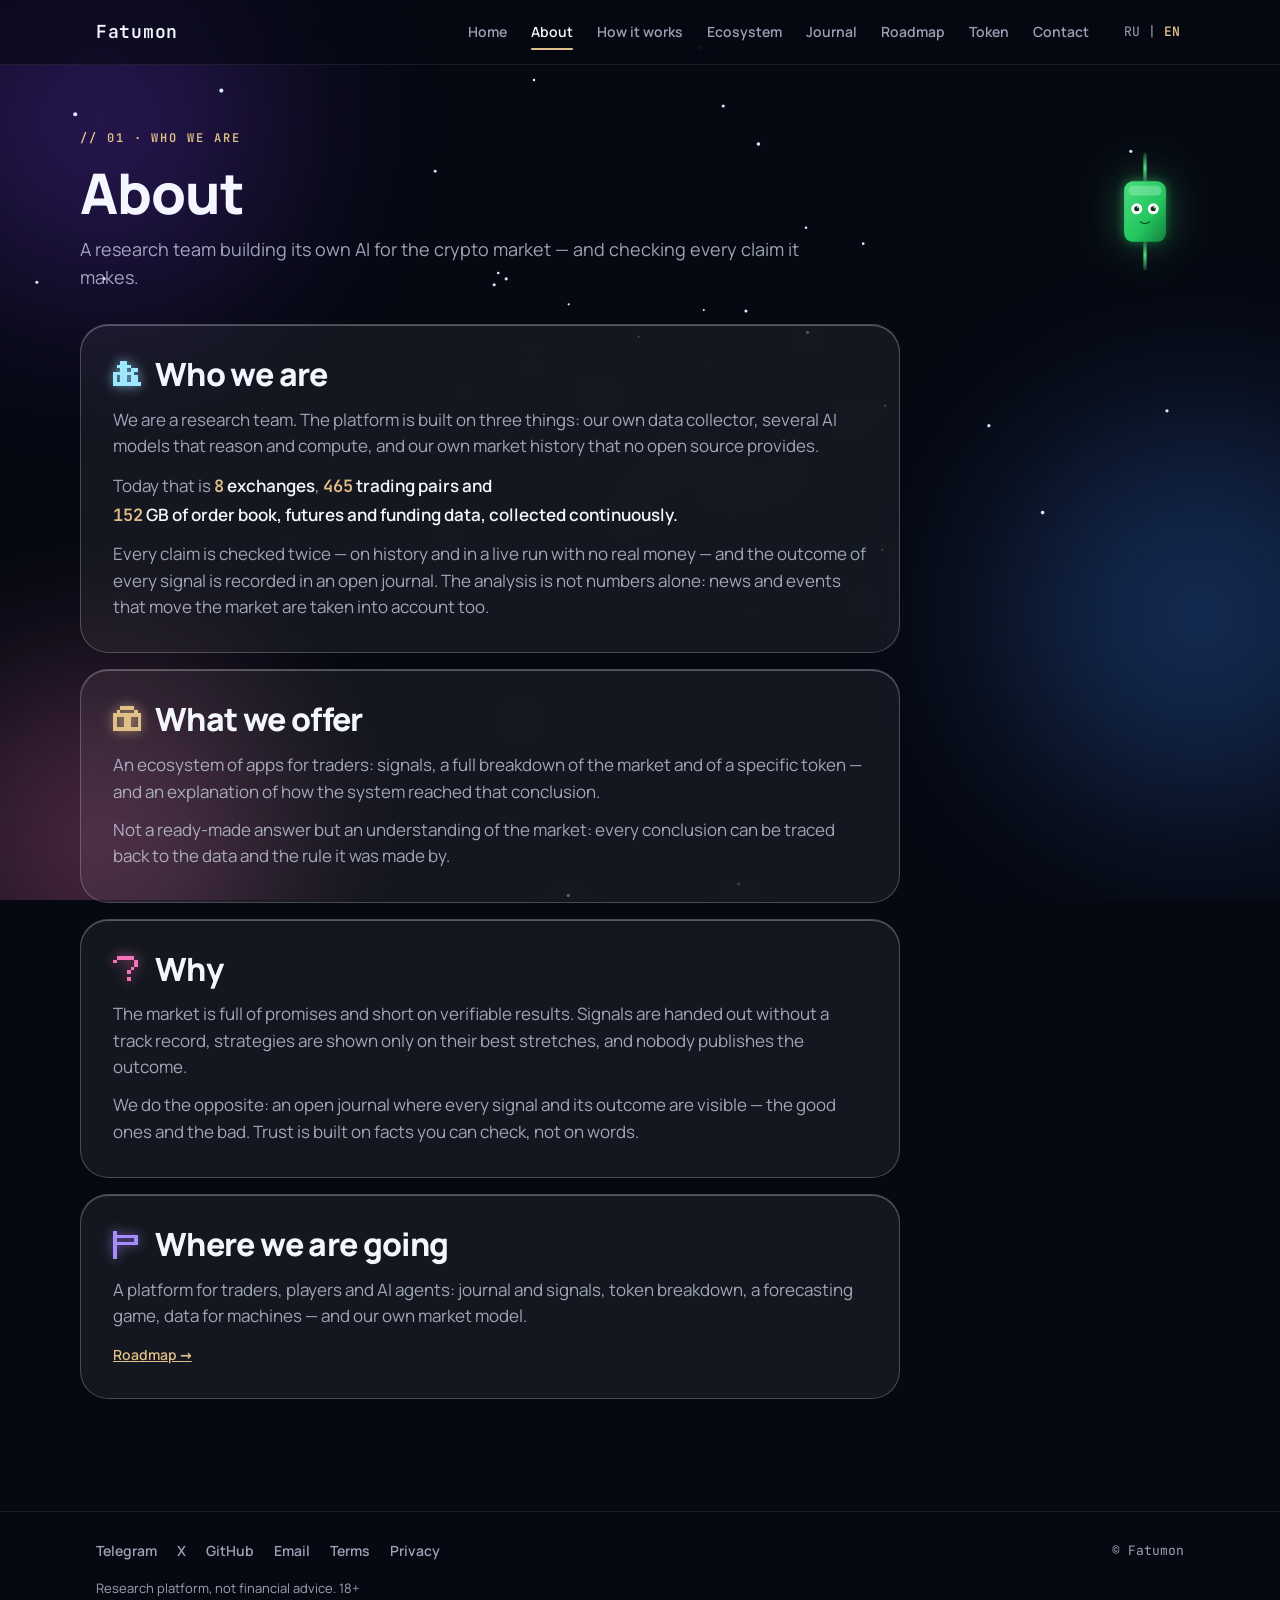
==== commit f5af412b: "feat(journal): signal journal page for strategy S1 Co-Authored-By: Claude Opus 5.5 <noreply@anthropi" ====
--- a/about/index.html
+++ b/about/index.html
@@ -31,6 +31,7 @@
       <a href="../about/" data-nav="about" data-i18n="common.nav.about">О нас</a>
       <a href="../how/" data-nav="how" data-i18n="common.nav.how">Как это работает</a>
       <a href="../ecosystem/" data-nav="ecosystem" data-i18n="common.nav.ecosystem">Экосистема</a>
+      <a href="../journal/" data-nav="journal" data-i18n="common.nav.journal">Журнал</a>
       <a href="../roadmap/" data-nav="roadmap" data-i18n="common.nav.roadmap">Дорожная карта</a>
       <a href="../token/" data-nav="token" data-i18n="common.nav.token">Токен</a>
       <a href="../contact/" data-nav="contact" data-i18n="common.nav.contact">Контакты</a>
--- a/assets/style.css
+++ b/assets/style.css
@@ -185,7 +185,7 @@
 .burger[aria-expanded="true"] .ic-open { display: none; }
 .burger[aria-expanded="true"] .ic-close { display: block; }
 
-@media (max-width: 820px) {
+@media (max-width: 960px) {
   .nav {
     display: none; position: fixed; top: calc(var(--head-h) + 8px); left: 12px; right: 12px;
     flex-direction: column; gap: 2px; padding: 10px; margin: 0;
@@ -439,6 +439,38 @@
 .tl-item .card h3 .px-icon { width: 22px; height: 22px; }
 .pill-networks { display: inline-flex; align-items: center; gap: 10px; margin-top: 22px; }
 .pill-networks .px-icon { width: 16px; height: 16px; }
+
+/* ---------- журнал ---------- */
+.stats.stats-3 { grid-template-columns: repeat(3, 1fr); max-width: 820px; }
+.jnote { font-size: 13px; color: var(--muted); margin-top: 14px; max-width: 820px; }
+.journal-card { max-width: 100%; }
+.jcloses { font-size: 14px; margin-bottom: 14px; }
+.jtable-wrap { overflow-x: auto; -webkit-overflow-scrolling: touch; }
+.jtable { width: 100%; border-collapse: collapse; font-variant-numeric: tabular-nums; }
+.jtable th {
+  text-align: left; padding: 8px 10px; border-bottom: 1px solid rgba(255, 255, 255, .14);
+  font-family: var(--mono); font-size: 11px; font-weight: 600; letter-spacing: .1em; text-transform: uppercase; color: var(--gold);
+  white-space: nowrap;
+}
+.jtable td { padding: 10px; border-bottom: 1px solid rgba(255, 255, 255, .08); font-size: 15px; white-space: nowrap; }
+.jtable td.num { font-family: var(--mono); }
+.jtable td.pos { color: var(--ok); }
+.jtable td.neg { color: #F87171; }
+.jtable td.na { color: var(--muted); }
+.jtable .coin { font-family: var(--mono); font-weight: 600; color: var(--text); }
+.jtable .time { font-family: var(--mono); color: var(--muted); font-size: 14px; }
+.arrow { font-size: 13px; }
+.arrow.up { color: var(--ok); }
+.arrow.down { color: #F87171; }
+.jbadge {
+  display: inline-block; padding: 3px 10px; border-radius: 999px;
+  font-family: var(--mono); font-size: 11px; font-weight: 600; letter-spacing: .08em; text-transform: uppercase;
+  border: 1px solid rgba(255, 255, 255, .22); color: var(--muted); background: rgba(255, 255, 255, .04);
+}
+.jbadge.real { color: var(--ok); border-color: rgba(74, 222, 128, .45); background: rgba(74, 222, 128, .08); }
+.jbadge.false { color: #F87171; border-color: rgba(248, 113, 113, .45); background: rgba(248, 113, 113, .08); }
+.jtable td.jcell-head .jbadge { display: none; }
+.jempty td { text-align: center; color: var(--muted); padding: 22px 10px; white-space: normal; }
 
 /* ---------- токен ---------- */
 .token-hero { min-height: 50vh; display: flex; align-items: center; }
@@ -505,6 +537,17 @@
   .grid-3, .grid-2, .steps { grid-template-columns: 1fr; }
   .stats { grid-template-columns: repeat(2, 1fr); gap: 10px; }
   .stats .px-cell:last-child { grid-column: 1 / -1; }
+  /* журнал на телефоне: строки таблицы → карточки */
+  .jtable thead { display: none; }
+  .jtable, .jtable tbody { display: block; }
+  .jtable tr { display: grid; grid-template-columns: 1fr 1fr; gap: 6px 12px; padding: 14px 0; border-bottom: 1px solid rgba(255, 255, 255, .1); }
+  .jtable tr.jempty { display: block; }
+  .jtable td { display: flex; flex-direction: column; gap: 2px; padding: 0; border: 0; white-space: normal; }
+  .jtable td::before { content: attr(data-label); font-family: var(--mono); font-size: 10px; letter-spacing: .1em; text-transform: uppercase; color: var(--gold); }
+  .jtable td.jcell-head { grid-column: 1 / -1; flex-direction: row; justify-content: space-between; align-items: center; }
+  .jtable td.jcell-head::before { content: none; }
+  .jtable td.jcell-head .jbadge { display: inline-block; }
+  .jtable td.jstatus { display: none; }
   .px-cell { padding: 7px; border-radius: 14px; }
   .px-screen { min-height: 118px; padding: 12px 6px; gap: 7px; }
   .px-label { font-size: 8px; }
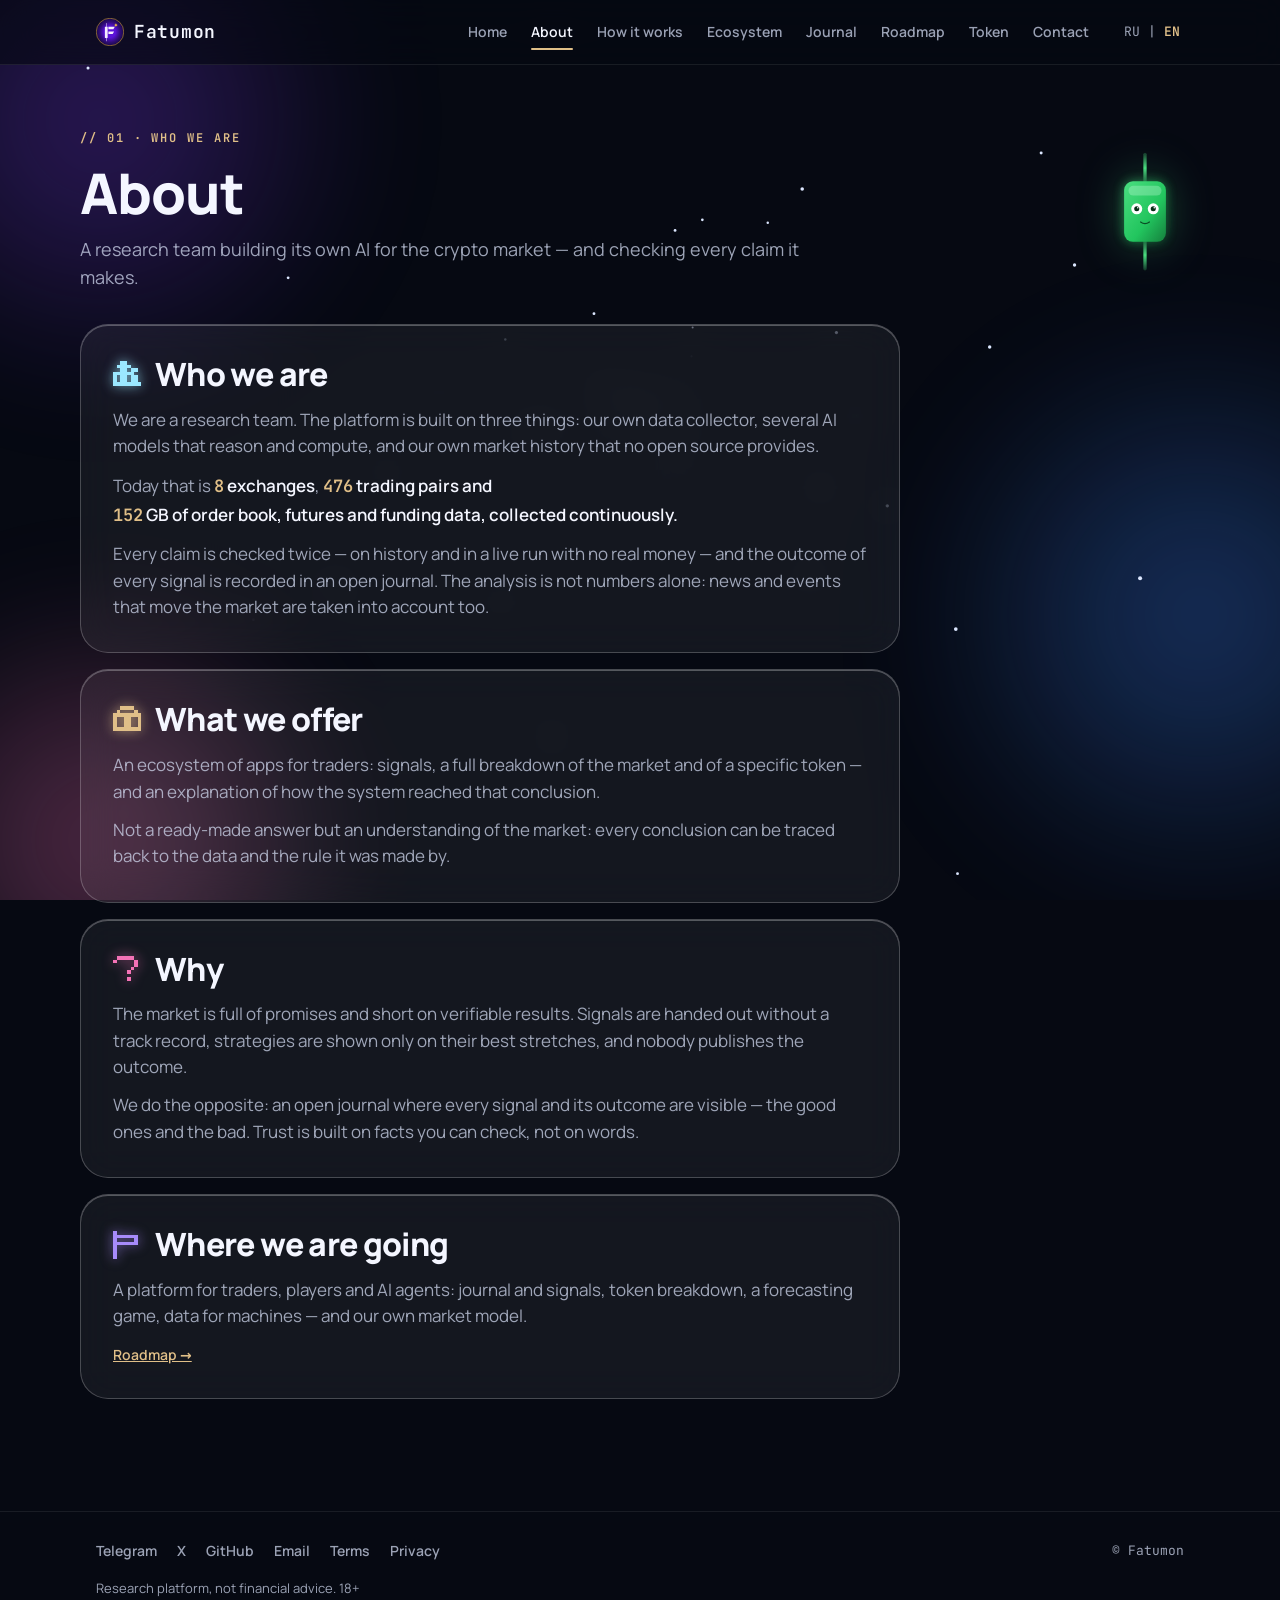
==== commit 3867eb70: "feat(brand): final Fatumon logo, favicons and social preview Co-Authored-By: Claude Opus 5.5 <norepl" ====
--- a/about/index.html
+++ b/about/index.html
@@ -8,8 +8,20 @@
 <meta property="og:title" content="О нас — Fatumon" data-i18n-attr="content:about.title">
 <meta property="og:description" content="Кто мы, на чём построена платформа, что мы предлагаем и куда идём." data-i18n-attr="content:about.meta">
 <meta property="og:type" content="website">
+<meta property="og:url" content="https://fatumon.com/about/">
+<meta property="og:site_name" content="Fatumon">
+<meta property="og:image" content="https://fatumon.com/assets/brand/og-image.png">
+<meta property="og:image:width" content="1200">
+<meta property="og:image:height" content="630">
+<meta property="og:image:alt" content="Fatumon — знак проекта" data-i18n-attr="content:common.og.alt">
+<meta name="twitter:card" content="summary_large_image">
+<meta name="twitter:site" content="@fatumon_token">
+<meta name="twitter:image" content="https://fatumon.com/assets/brand/og-image.png">
+<meta name="twitter:image:alt" content="Fatumon — знак проекта" data-i18n-attr="content:common.og.alt">
 <meta name="theme-color" content="#060912">
-<link rel="icon" href="../assets/favicon.svg" type="image/svg+xml">
+<link rel="icon" href="../assets/brand/favicon.ico" sizes="any">
+<link rel="icon" type="image/svg+xml" href="../assets/brand/logo.svg">
+<link rel="apple-touch-icon" href="../assets/brand/apple-touch-icon.png">
 <link rel="stylesheet" href="../assets/style.css">
 <script src="../assets/app.js" defer></script>
 <noscript><style>html.i18n-loading body{visibility:visible}</style></noscript>
@@ -25,7 +37,7 @@
 
 <header class="site-head">
   <div class="wrap head-inner">
-    <a class="logo" href="../">Fatumon</a>
+    <a class="logo" href="../"><img src="../assets/brand/logo.svg" alt="" width="28" height="28"><span>Fatumon</span></a>
     <nav class="nav" id="nav" aria-label="Основная навигация" data-i18n-attr="aria-label:common.nav.label">
       <a href="../" data-nav="home" data-i18n="common.nav.home">Главная</a>
       <a href="../about/" data-nav="about" data-i18n="common.nav.about">О нас</a>
--- a/assets/style.css
+++ b/assets/style.css
@@ -150,9 +150,11 @@
 }
 .head-inner { display: flex; align-items: center; gap: 20px; height: var(--head-h); }
 .logo {
+  display: inline-flex; align-items: center; gap: 10px;
   font-family: var(--mono); font-weight: 600; font-size: 18px; letter-spacing: .04em;
   color: var(--text); text-decoration: none; white-space: nowrap;
 }
+.logo img { width: 28px; height: 28px; flex: 0 0 auto; display: block; }
 .logo:hover { color: var(--gold); }
 .nav { display: flex; gap: 2px; margin-left: auto; }
 .nav a {
@@ -306,7 +308,7 @@
 .mascot.blink .eye { transform: scaleY(.08); }
 
 /* ---------- главная: пиксельные экранчики ---------- */
-.stats { display: grid; grid-template-columns: repeat(5, 1fr); gap: 14px; }
+.stats { display: grid; grid-template-columns: repeat(3, 1fr); gap: 14px; }
 .px-cell {
   --px: var(--gold);
   padding: 10px;
@@ -442,7 +444,8 @@
 
 /* ---------- журнал ---------- */
 .stats.stats-3 { grid-template-columns: repeat(3, 1fr); max-width: 820px; }
-.jnote { font-size: 13px; color: var(--muted); margin-top: 14px; max-width: 820px; }
+.jrule { margin-top: 14px; max-width: 760px; font-size: 16px; color: var(--text); border-left: 2px solid var(--gold); padding-left: 14px; }
+.stats-3 .px-label { text-wrap: balance; }
 .journal-card { max-width: 100%; }
 .jcloses { font-size: 14px; margin-bottom: 14px; }
 .jtable-wrap { overflow-x: auto; -webkit-overflow-scrolling: touch; }
@@ -454,27 +457,34 @@
 }
 .jtable td { padding: 10px; border-bottom: 1px solid rgba(255, 255, 255, .08); font-size: 15px; white-space: nowrap; }
 .jtable td.num { font-family: var(--mono); }
-.jtable td.pos { color: var(--ok); }
-.jtable td.neg { color: #F87171; }
+.jtable td.calm { color: var(--muted); }
+.jtable td.burst { color: var(--ok); }
 .jtable td.na { color: var(--muted); }
+.jtable .dir { font-size: .9em; margin-right: 1px; }
+.jtable .tick { font-weight: 600; }
+.jtable .mv { white-space: nowrap; }
 .jtable .coin { font-family: var(--mono); font-weight: 600; color: var(--text); }
 .jtable .time { font-family: var(--mono); color: var(--muted); font-size: 14px; }
 .arrow { font-size: 13px; }
-.arrow.up { color: var(--ok); }
-.arrow.down { color: #F87171; }
+.arrow { color: var(--muted); }
 .jbadge {
   display: inline-block; padding: 3px 10px; border-radius: 999px;
   font-family: var(--mono); font-size: 11px; font-weight: 600; letter-spacing: .08em; text-transform: uppercase;
   border: 1px solid rgba(255, 255, 255, .22); color: var(--muted); background: rgba(255, 255, 255, .04);
 }
 .jbadge.real { color: var(--ok); border-color: rgba(74, 222, 128, .45); background: rgba(74, 222, 128, .08); }
-.jbadge.false { color: #F87171; border-color: rgba(248, 113, 113, .45); background: rgba(248, 113, 113, .08); }
+.jbadge.pending { border-style: dashed; background: transparent; }
+.jbadge.false { color: rgba(214, 222, 244, .55); border-color: rgba(255, 255, 255, .16); background: rgba(255, 255, 255, .03); }
 .jtable td.jcell-head .jbadge { display: none; }
 .jempty td { text-align: center; color: var(--muted); padding: 22px 10px; white-space: normal; }
 
 /* ---------- токен ---------- */
 .token-hero { min-height: 50vh; display: flex; align-items: center; }
 .token-line { font-size: clamp(22px, 3vw, 32px); font-weight: 600; max-width: 720px; line-height: 1.35; }
+.token-card { display: flex; flex-direction: column; align-items: center; text-align: center; gap: 22px; padding-top: 40px; padding-bottom: 36px; }
+.token-card .token-line { margin: 0 auto; color: var(--text); }
+.token-card .pill-networks { margin-top: 0; }
+.token-coin { width: 160px; height: 160px; filter: drop-shadow(0 0 28px rgba(251, 196, 58, .28)) drop-shadow(0 0 8px rgba(251, 196, 58, .18)); }
 
 /* ---------- контакты ---------- */
 .contact-card .label { font-family: var(--mono); font-size: 12px; letter-spacing: .16em; text-transform: uppercase; color: var(--gold); margin-bottom: 10px; display: block; }
@@ -536,7 +546,7 @@
   .hero-lines li { font-size: 16px; }
   .grid-3, .grid-2, .steps { grid-template-columns: 1fr; }
   .stats { grid-template-columns: repeat(2, 1fr); gap: 10px; }
-  .stats .px-cell:last-child { grid-column: 1 / -1; }
+  .stats-3 .px-cell:last-child { grid-column: 1 / -1; }
   /* журнал на телефоне: строки таблицы → карточки */
   .jtable thead { display: none; }
   .jtable, .jtable tbody { display: block; }
@@ -553,6 +563,8 @@
   .px-label { font-size: 8px; }
   .px-num { font-size: 42px; }
   .px-note { font-size: 14px; }
+  .logo img { width: 26px; height: 26px; }
+  .token-coin { width: 132px; height: 132px; }
   .step::after { content: "↓"; right: auto; left: 50%; top: auto; bottom: -16px; transform: translate(-50%, 50%); }
   .card-lg { padding: 24px; }
   .btn { width: 100%; }
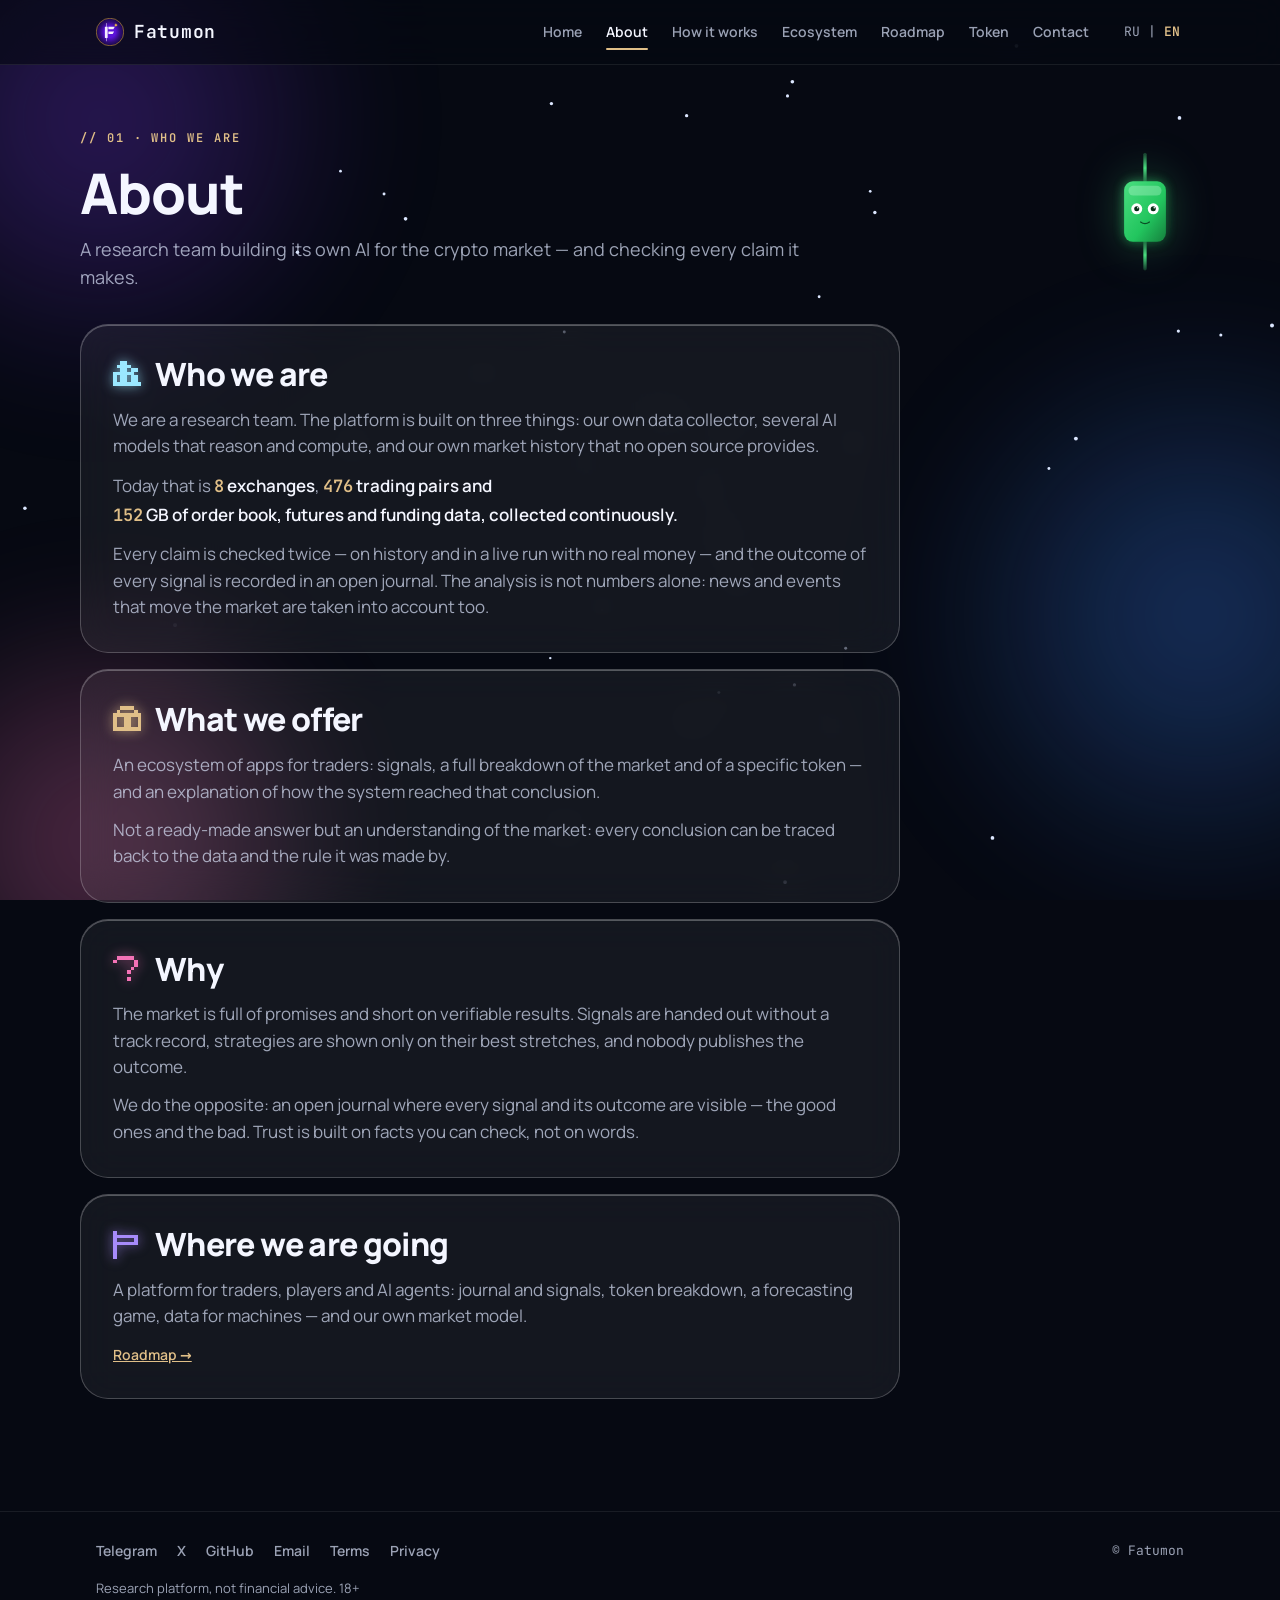
==== commit fb43ce36: "feat(journal): unlist the journal page until it qualifies Remove Journal from the menu on every page" ====
--- a/about/index.html
+++ b/about/index.html
@@ -43,7 +43,6 @@
       <a href="../about/" data-nav="about" data-i18n="common.nav.about">О нас</a>
       <a href="../how/" data-nav="how" data-i18n="common.nav.how">Как это работает</a>
       <a href="../ecosystem/" data-nav="ecosystem" data-i18n="common.nav.ecosystem">Экосистема</a>
-      <a href="../journal/" data-nav="journal" data-i18n="common.nav.journal">Журнал</a>
       <a href="../roadmap/" data-nav="roadmap" data-i18n="common.nav.roadmap">Дорожная карта</a>
       <a href="../token/" data-nav="token" data-i18n="common.nav.token">Токен</a>
       <a href="../contact/" data-nav="contact" data-i18n="common.nav.contact">Контакты</a>
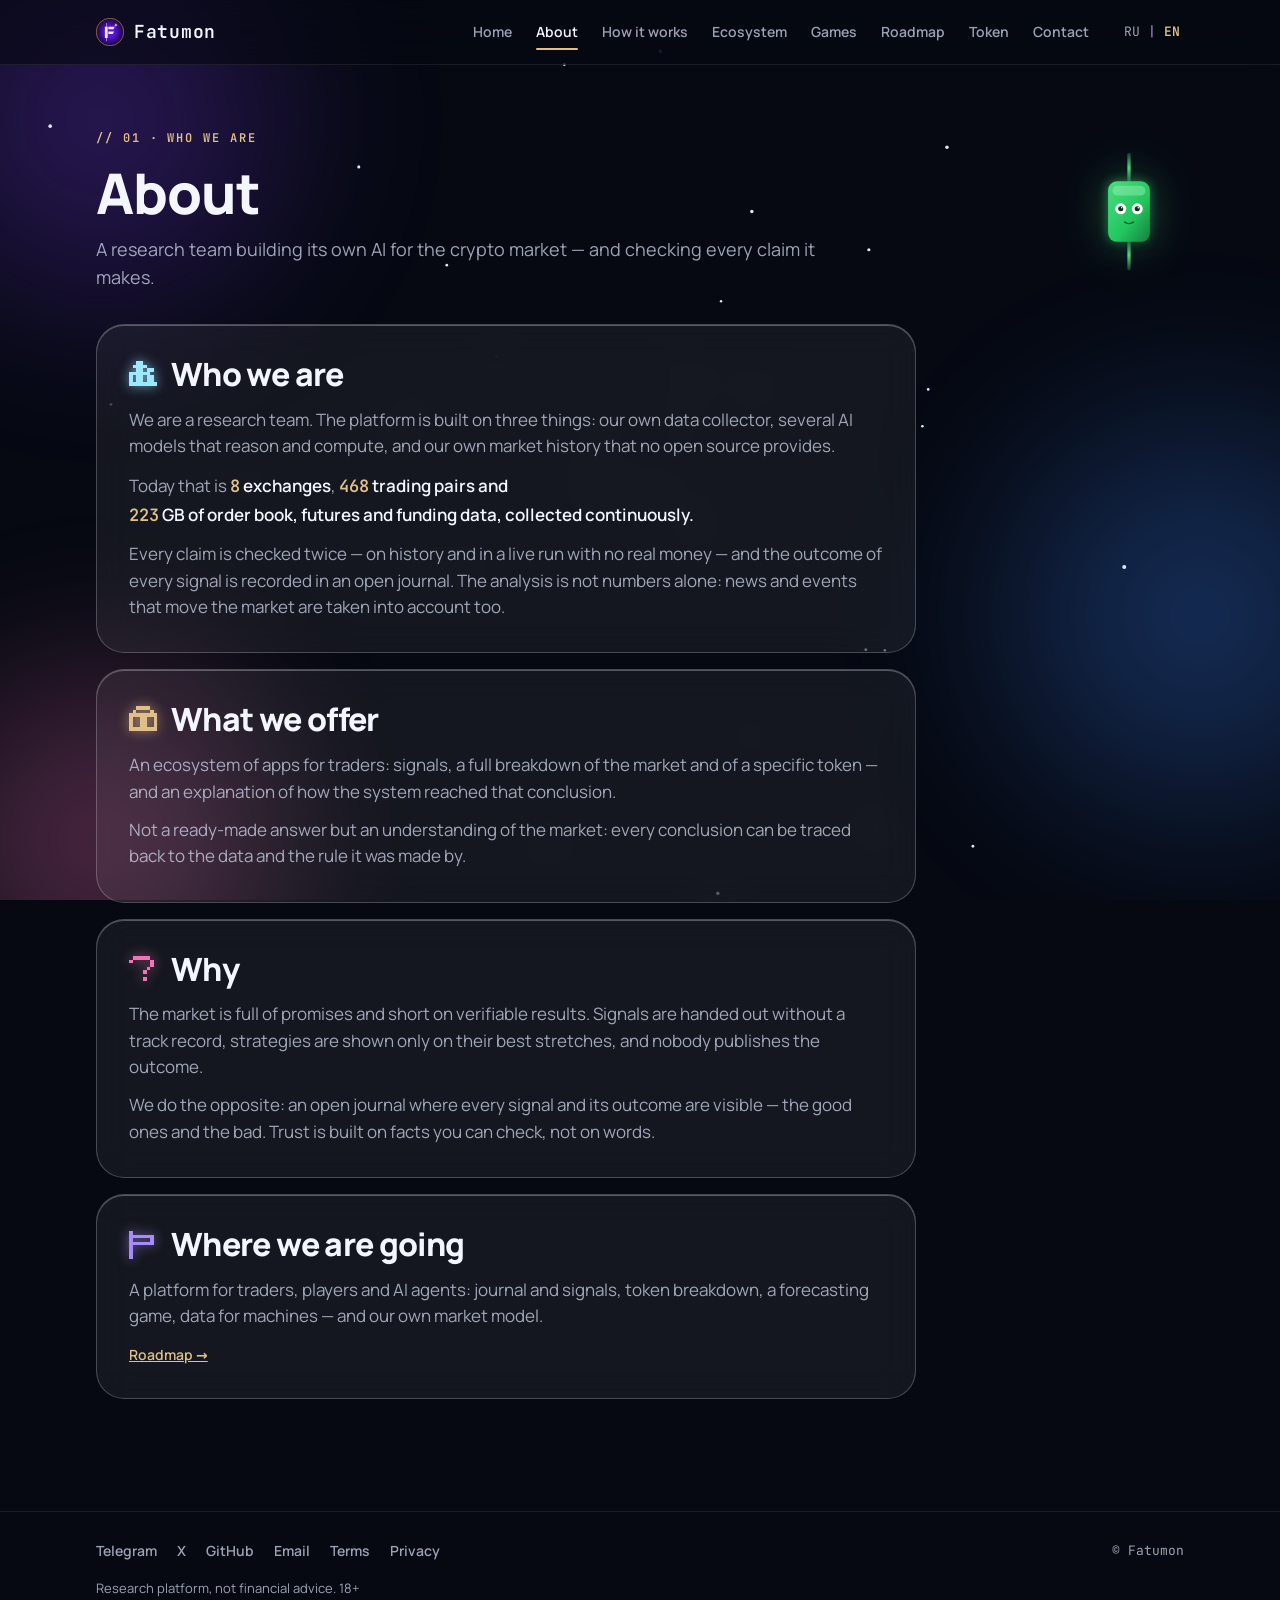
==== commit 6a008483: "feat(games): add Games page and link the live Telegram game - games/: hero with candle heroes, why g" ====
--- a/about/index.html
+++ b/about/index.html
@@ -43,6 +43,7 @@
       <a href="../about/" data-nav="about" data-i18n="common.nav.about">О нас</a>
       <a href="../how/" data-nav="how" data-i18n="common.nav.how">Как это работает</a>
       <a href="../ecosystem/" data-nav="ecosystem" data-i18n="common.nav.ecosystem">Экосистема</a>
+      <a href="../games/" data-nav="games" data-i18n="common.nav.games">Игры</a>
       <a href="../roadmap/" data-nav="roadmap" data-i18n="common.nav.roadmap">Дорожная карта</a>
       <a href="../token/" data-nav="token" data-i18n="common.nav.token">Токен</a>
       <a href="../contact/" data-nav="contact" data-i18n="common.nav.contact">Контакты</a>
--- a/assets/style.css
+++ b/assets/style.css
@@ -99,7 +99,7 @@
 a { color: var(--gold); }
 a:hover { color: var(--text); }
 h1, h2, h3 { margin: 0; font-weight: 800; letter-spacing: -.02em; line-height: 1.12; }
-h1 { font-size: clamp(32px, 5vw, 56px); }
+h1 { font-size: clamp(32px, 5vw, 56px); overflow-wrap: break-word; hyphens: auto; }
 h2 { font-size: clamp(26px, 3.4vw, 36px); }
 h3 { font-size: 20px; letter-spacing: -.01em; }
 p { margin: 0; }
@@ -207,10 +207,12 @@
   font-family: var(--mono); font-size: 12px; font-weight: 600;
   text-transform: uppercase; letter-spacing: .16em; color: var(--gold);
 }
-.section { padding: 56px 0; }
+/* только вертикальные поля: .section/.page-head/.hero стоят на одном элементе с .wrap
+   и не должны сбрасывать его боковые 16px (иначе на телефоне блоки прилипают к краю) */
+.section { padding-block: 56px; }
 .section-head { margin-bottom: 28px; }
 .section-head .tag { display: block; margin-bottom: 10px; }
-.page-head { padding: 64px 0 24px; }
+.page-head { padding-top: 64px; padding-bottom: 24px; }
 .page-head .tag { display: block; margin-bottom: 14px; }
 .lead { color: var(--muted); font-size: 18px; max-width: 720px; margin-top: 12px; }
 
@@ -285,7 +287,7 @@
 /* ---------- главная: герой ---------- */
 .hero {
   display: grid; grid-template-columns: minmax(0, 1.15fr) minmax(0, .85fr);
-  gap: 32px; align-items: center; padding: 64px 0 40px;
+  gap: 32px; align-items: center; padding-top: 64px; padding-bottom: 40px;
 }
 .hero .tag { display: block; margin-bottom: 18px; }
 .hero h1 { max-width: 640px; }
@@ -528,7 +530,7 @@
 @media (max-width: 900px) {
   .stats { grid-template-columns: repeat(3, 1fr); }
   .hero { grid-template-columns: 1fr; text-align: left; }
-  .page-head-mascot { grid-template-columns: 1fr; }
+  .page-head-mascot { grid-template-columns: minmax(0, 1fr); }
   .page-head-mascot .mascot-sm { order: -1; justify-content: flex-start; }
   .mascot-sm svg { width: 72px; }
   .chain { grid-template-columns: 1fr; padding-left: 30px; gap: 20px; }
@@ -540,11 +542,12 @@
   .mascot svg { width: min(200px, 50vw); }
 }
 @media (max-width: 640px) {
-  .section { padding: 40px 0; }
-  .page-head { padding: 40px 0 16px; }
-  .hero { padding: 36px 0 24px; gap: 20px; }
+  .section { padding-block: 40px; }
+  .page-head { padding-top: 40px; padding-bottom: 16px; }
+  .hero { padding-top: 36px; padding-bottom: 24px; gap: 20px; }
   .hero-lines li { font-size: 16px; }
-  .grid-3, .grid-2, .steps { grid-template-columns: 1fr; }
+  .grid-3, .grid-2, .steps { grid-template-columns: minmax(0, 1fr); }
+  .facts .fact { white-space: normal; }   /* длинная строка «N GB …» не помещается в 358px */
   .stats { grid-template-columns: repeat(2, 1fr); gap: 10px; }
   .stats-3 .px-cell:last-child { grid-column: 1 / -1; }
   /* журнал на телефоне: строки таблицы → карточки */
@@ -574,6 +577,137 @@
   .timeline::before { left: 8px; }
 }
 
+/* ---------- игры: /games, блок на главной, кнопки в /ecosystem (сначала телефон) ---------- */
+[id], [data-anchor] { scroll-margin-top: calc(var(--head-h) + 16px); }
+.eco-actions { display: flex; flex-wrap: wrap; gap: 10px; margin-top: 18px; }
+
+.home-games { display: grid; gap: 22px; align-items: center; }
+.home-games .tag { display: block; margin-bottom: 10px; }
+.home-games p { margin: 12px 0 20px; font-size: 17px; }
+.home-games-icons { list-style: none; margin: 0; padding: 0; display: grid; grid-template-columns: repeat(3, minmax(0, 1fr)); gap: 10px; }
+.home-games-icons img {
+  display: block; width: 100%; height: auto; aspect-ratio: 1; border-radius: 18px;
+  box-shadow: 0 0 0 1px rgba(255, 255, 255, .12), 0 6px 18px rgba(0, 0, 0, .4);
+}
+
+.g-hero { display: grid; gap: 28px; align-items: center; }
+.g-hero .tag { display: block; margin-bottom: 14px; }
+.g-hero h1 { max-width: 640px; }
+.g-actions { margin-top: 24px; }
+.g-stage {
+  position: relative; min-width: 0;
+  display: grid; grid-template-columns: repeat(5, minmax(0, 1fr)); align-items: end; gap: 2px;
+  padding: 36px 8px 16px; border-radius: 24px; border: 1px solid var(--line);
+  background:
+    radial-gradient(ellipse at 50% 92%, rgba(74, 222, 128, .22), transparent 62%),
+    radial-gradient(ellipse at 50% 20%, rgba(124, 58, 237, .30), transparent 72%),
+    rgba(255, 255, 255, .03);
+  box-shadow: inset 0 1px 0 var(--inset);
+}
+.g-stage::after {
+  content: ""; position: absolute; left: 16px; right: 16px; bottom: 15px; height: 2px;
+  background: linear-gradient(90deg, transparent, var(--gold), transparent); opacity: .55;
+}
+.g-h {
+  position: relative; z-index: 1; display: block;
+  width: 100%; height: clamp(84px, 25vw, 168px); object-fit: contain; object-position: center bottom;
+  filter: drop-shadow(0 6px 14px rgba(0, 0, 0, .45));
+}
+.g-h-hammer { z-index: 2; transform: scale(1.14); transform-origin: center bottom; filter: drop-shadow(0 0 18px rgba(74, 222, 128, .45)); }
+.g-stage-mascot { position: absolute; top: 8px; right: 10px; z-index: 3; display: block; }
+.g-stage-mascot svg { width: 44px; height: auto; filter: drop-shadow(0 0 12px rgba(74, 222, 128, .35)); }
+
+.g-first { padding-top: 12px; }
+.g-about .block-head { margin-bottom: 10px; }
+.g-about h2 { margin-bottom: 14px; }
+.g-token { margin-top: 16px; }
+.block .g-token a { font-weight: 600; text-decoration: none; }
+.block .g-token a:hover { text-decoration: underline; }
+
+.g-siege {
+  display: grid; grid-template-columns: 1fr; gap: 18px; align-items: center; margin-bottom: 16px;
+  border-color: rgba(251, 196, 58, .45);
+  background: linear-gradient(135deg, rgba(251, 196, 58, .10), rgba(124, 58, 237, .14)), var(--glass);
+}
+.g-siege-icon { width: 96px; height: 96px; border-radius: 22px; box-shadow: 0 0 0 1px rgba(251, 196, 58, .5), 0 0 24px rgba(251, 196, 58, .28); }
+.g-siege-top { display: flex; align-items: center; gap: 10px; margin-bottom: 10px; }
+.g-badge {
+  font-family: var(--mono); font-size: 11px; font-weight: 600; letter-spacing: .12em; text-transform: uppercase;
+  color: #1a1206; background: linear-gradient(135deg, #FFD970, #FBC43A, #E3A21A); border-radius: 999px; padding: 3px 10px;
+}
+.g-siege h3 { font-size: 24px; }
+.card .g-flag { color: var(--text); font-weight: 600; margin-top: 10px; }
+
+.g-cols { display: grid; gap: 16px; }
+.g-col { min-width: 0; }
+.g-col-head { display: flex; align-items: center; gap: 12px; flex-wrap: wrap; margin-bottom: 8px; }
+.card .g-col-head h3 { margin: 0; }
+.g-count {
+  margin-left: auto; font-family: var(--mono); font-size: 12px; font-weight: 600; color: var(--gold);
+  border: 1px solid var(--gold-line); border-radius: 999px; padding: 3px 10px; white-space: nowrap;
+}
+.card .g-col-text { font-size: 15px; margin-bottom: 18px; }
+.g-games { list-style: none; margin: 0; padding: 0; display: grid; grid-template-columns: 1fr; gap: 14px; }
+.g-game { display: grid; grid-template-columns: 56px minmax(0, 1fr); gap: 12px; align-items: start; }
+.g-game img {
+  display: block; width: 56px; height: 56px; border-radius: 14px;
+  box-shadow: 0 0 0 1px rgba(255, 255, 255, .12), 0 4px 12px rgba(0, 0, 0, .35);
+}
+.g-game h4 { margin: 0 0 2px; font-size: 16px; font-weight: 800; letter-spacing: -.01em; line-height: 1.2; }
+.card .g-game p { font-size: 14px; line-height: 1.45; }
+
+.g-features { display: grid; gap: 16px; margin-top: 16px; }
+.g-feature { display: grid; grid-template-columns: 64px minmax(0, 1fr); gap: 14px; align-items: start; }
+.g-feature img { display: block; width: 64px; height: 64px; object-fit: contain; }
+
+.g-heroes { display: grid; gap: 12px; }
+.g-hero-card { display: grid; grid-template-columns: 88px minmax(0, 1fr); gap: 14px; align-items: center; padding: 18px; }
+.g-hero-pic {
+  height: 116px; display: flex; align-items: flex-end; justify-content: center; border-radius: 16px; padding: 6px;
+  background: radial-gradient(ellipse at 50% 85%, rgba(74, 222, 128, .24), transparent 70%);
+}
+.g-hero-pic img { display: block; max-width: 100%; max-height: 100%; width: auto; height: auto; }
+.card.g-hero-card h3 { margin-bottom: 8px; }
+.card .g-fig, .card .g-char { font-size: 14px; line-height: 1.45; }
+.card .g-fig { color: var(--text); }
+.card .g-fig + .g-char { margin-top: 8px; }
+.g-k { display: block; font-family: var(--mono); font-size: 11px; font-weight: 600; letter-spacing: .12em; text-transform: uppercase; color: var(--gold); }
+.g-learn-note { margin-top: 18px; }
+
+.g-early { border-color: rgba(244, 114, 182, .35); }
+.g-early h2 { margin-bottom: 14px; }
+.block .g-small { font-size: 13px; margin-top: 16px; }
+
+.g-cta { display: flex; flex-direction: column; align-items: flex-start; gap: 14px; }
+.card.g-cta p { margin: 0; }
+.g-links { display: flex; flex-wrap: wrap; gap: 0 22px; }
+.g-links a { display: inline-flex; align-items: center; min-height: 44px; color: var(--muted); font-weight: 600; font-size: 14px; text-decoration: none; }
+.g-links a:hover { color: var(--gold); }
+
+@media (min-width: 640px) {
+  .g-games { grid-template-columns: repeat(2, minmax(0, 1fr)); gap: 16px 20px; }
+  .g-siege { grid-template-columns: 120px minmax(0, 1fr); }
+  .g-siege-icon { width: 120px; height: 120px; }
+  .g-heroes { grid-template-columns: repeat(2, minmax(0, 1fr)); }
+  .home-games-icons { grid-template-columns: repeat(6, minmax(0, 1fr)); }
+}
+@media (min-width: 900px) {
+  .g-hero { grid-template-columns: minmax(0, 1.05fr) minmax(0, .95fr); gap: 40px; }
+  .g-stage { padding: 48px 16px 18px; }
+  .g-stage-mascot svg { width: 64px; }
+  .g-features { grid-template-columns: repeat(3, minmax(0, 1fr)); }
+  .g-feature { grid-template-columns: 1fr; }
+  .g-feature img { width: 72px; height: 72px; }
+  .home-games { grid-template-columns: minmax(0, 1fr) minmax(0, 420px); gap: 32px; }
+  .home-games-icons { grid-template-columns: repeat(3, minmax(0, 1fr)); gap: 12px; }
+}
+@media (min-width: 1000px) {
+  .g-games { grid-template-columns: repeat(3, minmax(0, 1fr)); }
+  .g-heroes { grid-template-columns: repeat(5, minmax(0, 1fr)); }
+  .g-hero-card { grid-template-columns: 1fr; align-items: start; align-content: start; }
+  .g-hero-pic { height: 150px; }
+}
+
 @media (prefers-reduced-motion: reduce) {
   html { scroll-behavior: auto; }
   .blob, .tl-item.now::before { animation: none !important; }
